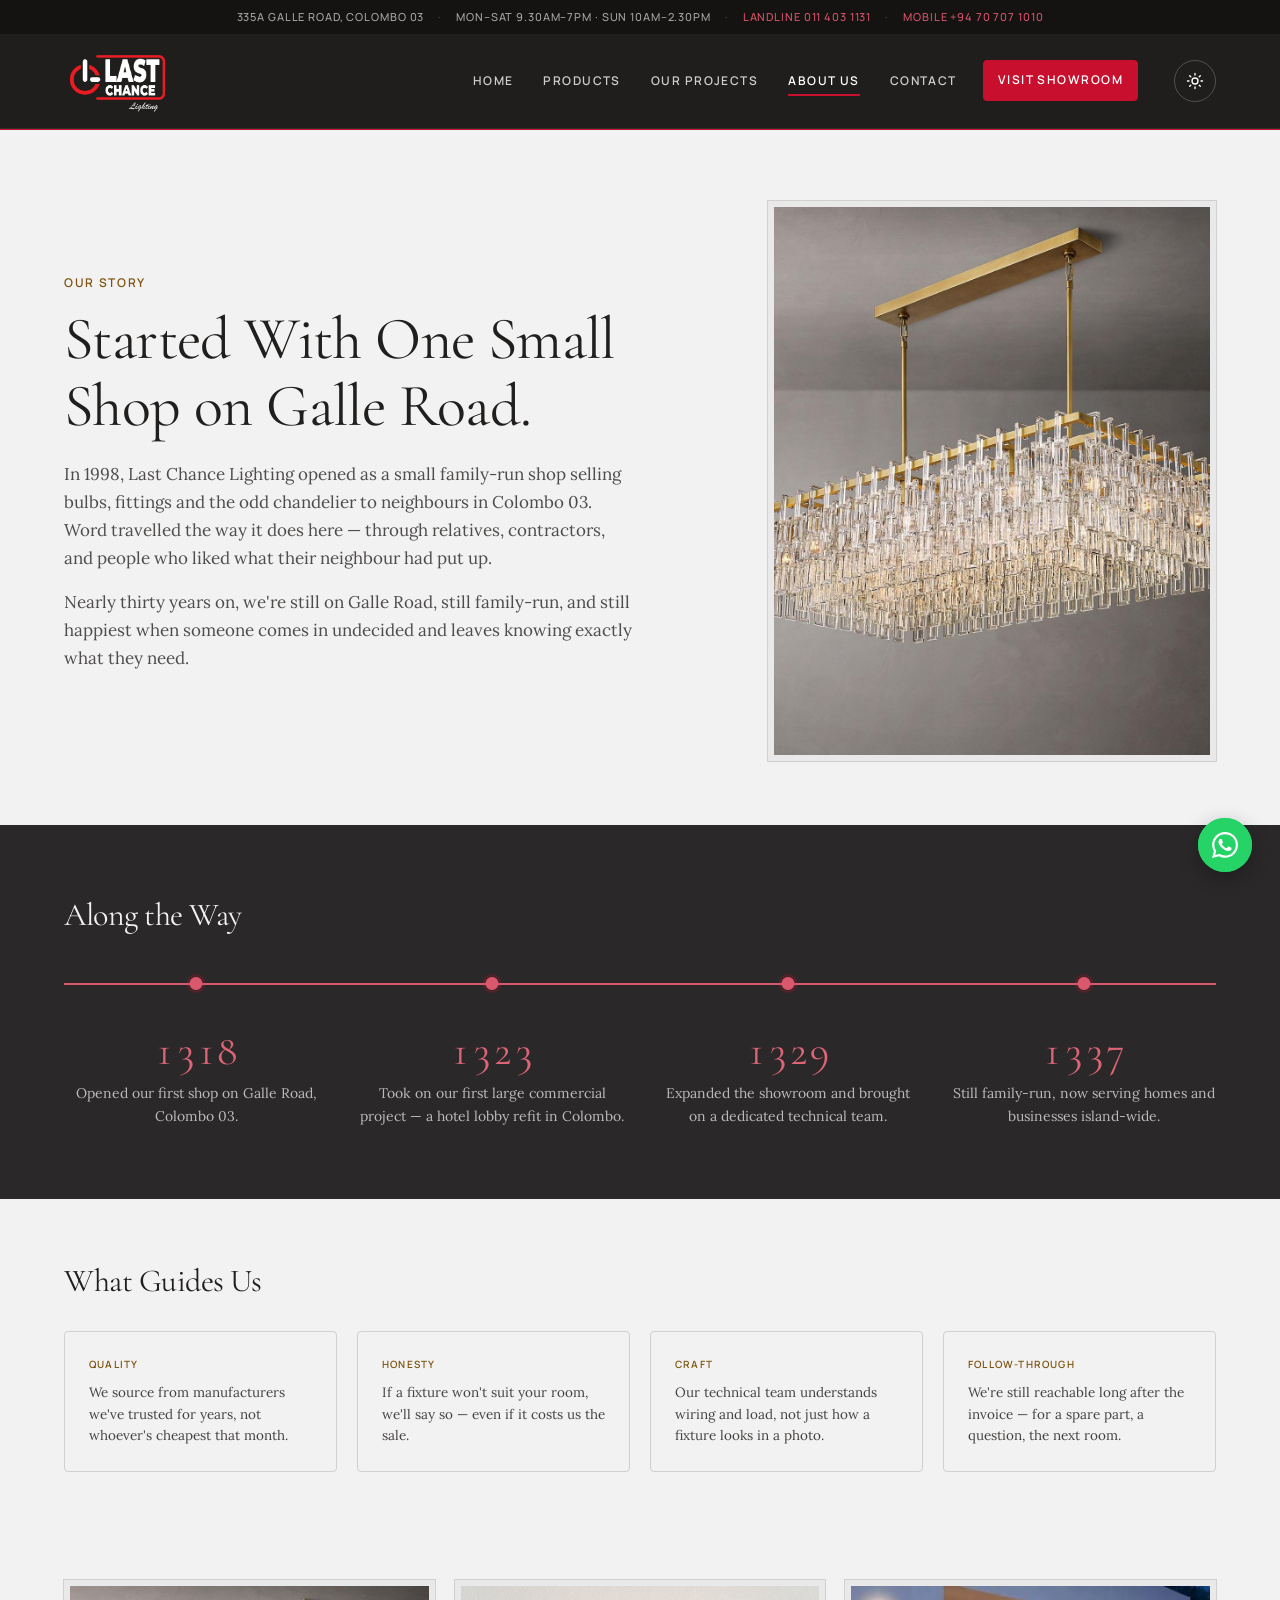
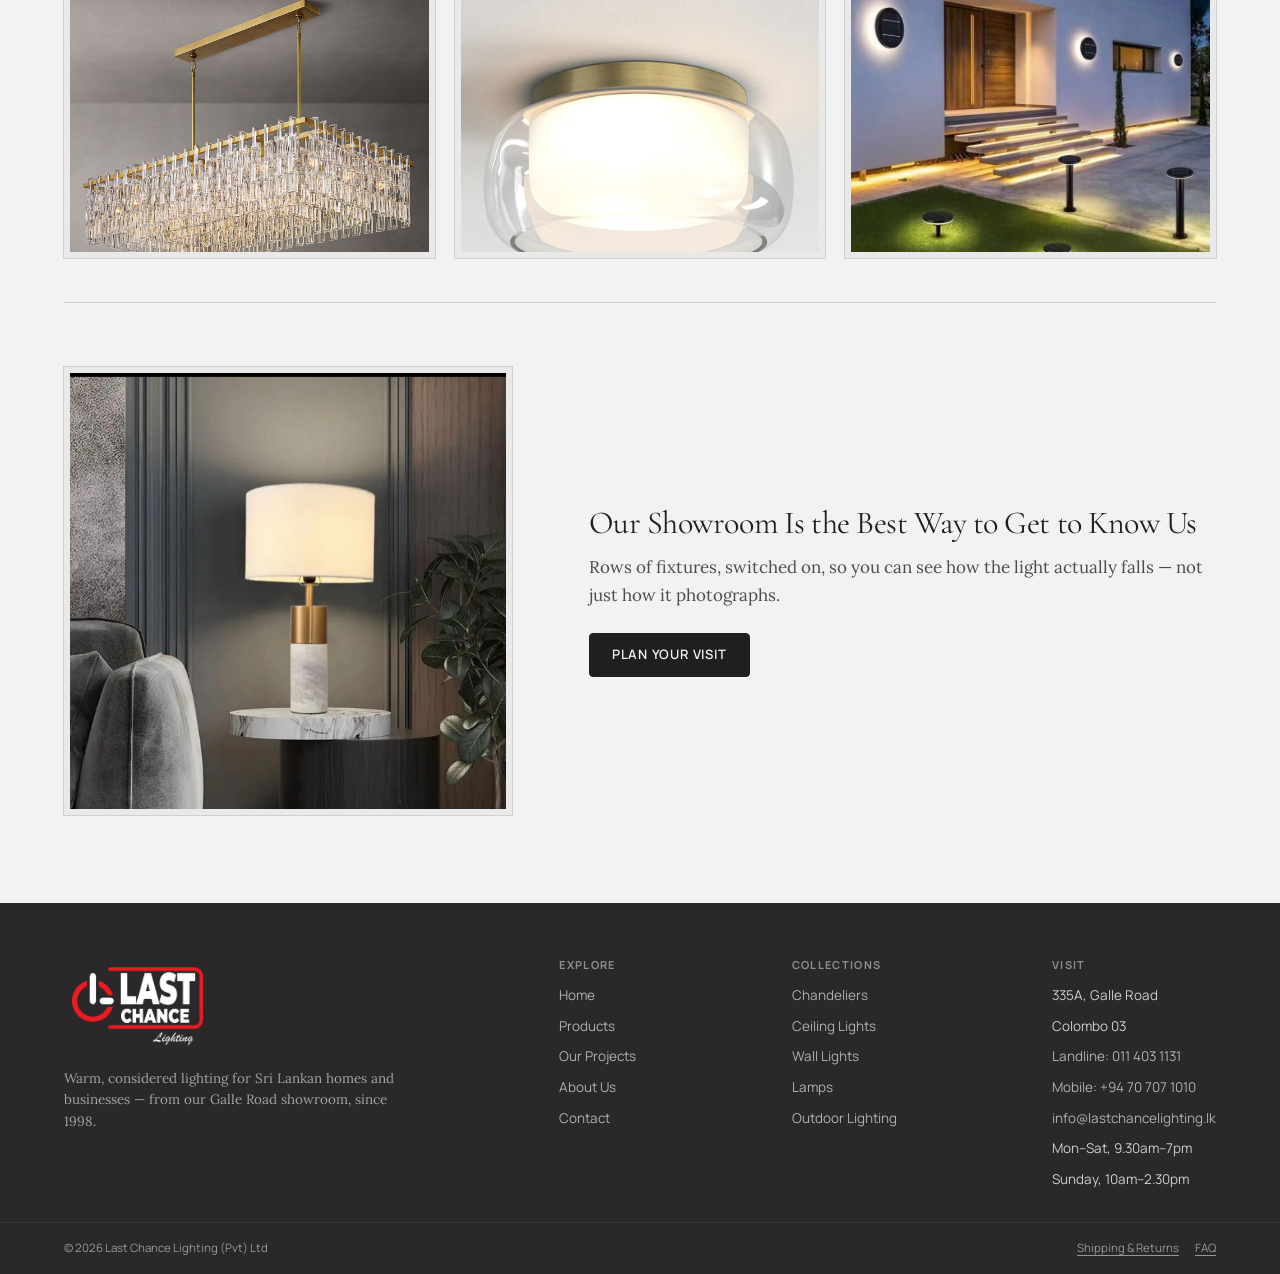
==== about.html @ 2be8db33 "new project vids" ====
<!DOCTYPE html>
<html lang="en">
<head>
<meta charset="utf-8"/>
<meta name="viewport" content="width=device-width, initial-scale=1"/>
<meta name="description" content="About Last Chance Lighting (Pvt) Ltd — a family-run lighting shop on Galle Road, Colombo 03 since 1998. Customised lighting for Sri Lankan homes and businesses, island-wide."/>
<meta name="keywords" content="Last Chance Lighting about, Last Chance Lighting Pvt Ltd, lighting company colombo since 1998, customised lighting company sri lanka, family-run lighting showroom"/>
<meta name="robots" content="index, follow"/>
<meta name="author" content="Last Chance Lighting (Pvt) Ltd"/>
<link rel="canonical" href="https://lastchancelighting.lk/about"/>
<meta property="og:title" content="About Last Chance Lighting (Pvt) Ltd | On Galle Road Since 1998"/>
<meta property="og:description" content="Started with one small shop on Galle Road in 1998. Nearly thirty years on, still family-run, still happiest when someone leaves knowing exactly what they need."/>
<meta property="og:type" content="website"/>
<meta property="og:url" content="https://lastchancelighting.lk/about"/>
<meta property="og:site_name" content="Last Chance Lighting (Pvt) Ltd"/>
<meta property="og:locale" content="en_LK"/>
<meta name="twitter:card" content="summary"/>
<meta name="twitter:title" content="About Last Chance Lighting (Pvt) Ltd | On Galle Road Since 1998"/>
<meta name="twitter:description" content="Started with one small shop on Galle Road in 1998. Nearly thirty years on, still family-run."/>
<title>About Last Chance Lighting (Pvt) Ltd | On Galle Road Since 1998</title>
<link rel="icon" type="image/png" href="favicon.png"/>
<script>(function(){var d=document.documentElement;d.className+=" js";var t=null;try{t=localStorage.getItem("lcl-theme");}catch(e){}if(t!=="dark"&&t!=="light"){t=(window.matchMedia&&window.matchMedia("(prefers-color-scheme: dark)").matches)?"dark":"light";}d.setAttribute("data-theme",t);/* preloader only on a cold open or a refresh, never on internal navigation */var s=true;try{var n=performance.getEntriesByType&&performance.getEntriesByType("navigation")[0];var r=n?n.type==="reload":(performance.navigation&&performance.navigation.type===1);s=!!r||!sessionStorage.getItem("lcl-seen");sessionStorage.setItem("lcl-seen","1");}catch(e){s=true;}if(s)d.className+=" preload";})();</script>
<link rel="preconnect" href="https://fonts.googleapis.com"/>
<link rel="preconnect" href="https://fonts.gstatic.com" crossorigin/>
<link href="https://fonts.googleapis.com/css2?family=Cormorant+Garamond:ital,wght@0,400;0,500;0,600;1,400;1,600&amp;family=Lora:ital,wght@0,400;0,500;0,600;1,400;1,500&amp;family=Manrope:wght@400;500;600;700;800&amp;display=swap" rel="stylesheet"/>
<link href="assets/classical.css" rel="stylesheet"/>
<script src="assets/seo.js" defer></script>
<script src="assets/site.js" defer></script>
</head>
<body>
<div class="preloader" id="preloader" aria-hidden="true">
  <div class="preloader__mark">
    <img class="preloader__logo" src="favicon.png" alt="" width="1512" height="1512"/>
    <div class="preloader__bar"></div>
  </div>
</div>
<a class="sr-only" href="#main">Skip to content</a>

<div class="topbar">
  <div class="wrap topbar__inner">
    <span>335A Galle Road, Colombo 03</span>
    <span class="topbar__sep">·</span>
    <span>Mon–Sat 9.30am–7pm · Sun 10am–2.30pm</span>
    <span class="topbar__sep">·</span>
    <a href="tel:+94114031131">Landline 011 403 1131</a>
    <span class="topbar__sep">·</span>
    <a href="tel:+94707071010">Mobile +94 70 707 1010</a>
  </div>
</div>

<header class="site-nav">
  <div class="wrap site-nav__inner">
    <a class="brand" href="home.html" aria-label="Last Chance Lighting (Pvt) Ltd — home">
      <img class="brand__img" src="logo.png" alt="Last Chance Lighting (Pvt) Ltd" width="1320" height="788"/>
    </a>
    <button class="nav-toggle" type="button" aria-label="Toggle menu" aria-expanded="false" aria-controls="site-menu">
      <svg viewBox="0 0 24 24" fill="none" stroke="currentColor" stroke-width="2" stroke-linecap="round"><path d="M3 6h18"/><path d="M3 12h18"/><path d="M3 18h18"/></svg>
    </button>
    <nav class="nav-links" id="site-menu">
      <a href="home.html">Home</a>
      <a href="products.html">Products</a>
      <a href="projects.html">Our Projects</a>
      <a href="about.html" aria-current="page">About Us</a>
      <a href="contact.html">Contact</a>
      <a class="btn nav-links__cta" href="contact.html#showroom">Visit Showroom</a>
    </nav>
    <button class="theme-toggle" type="button" aria-pressed="false" aria-label="Switch to evening mode" title="Evening mode">
      <svg class="theme-toggle__sun" viewBox="0 0 24 24" fill="none" stroke="currentColor" stroke-width="1.8" stroke-linecap="round" aria-hidden="true"><circle cx="12" cy="12" r="4"/><path d="M12 2v2M12 20v2M4.9 4.9l1.4 1.4M17.7 17.7l1.4 1.4M2 12h2M20 12h2M4.9 19.1l1.4-1.4M17.7 6.3l1.4-1.4"/></svg>
      <svg class="theme-toggle__moon" viewBox="0 0 24 24" fill="none" stroke="currentColor" stroke-width="1.8" stroke-linecap="round" stroke-linejoin="round" aria-hidden="true"><path d="M21 12.8A9 9 0 1 1 11.2 3a7 7 0 0 0 9.8 9.8Z"/></svg>
    </button>
  </div>
</header>

<main id="main">
<section class="section wrap split" style="padding-top:clamp(48px,7vw,72px)">
  <div>
    <span class="kicker">Our Story</span>
    <h1 style="margin-bottom:20px">Started With One Small Shop on Galle Road.</h1>
    <p class="lead" style="max-width:52ch">In 1998, Last Chance Lighting opened as a small family-run shop selling bulbs, fittings and the odd chandelier to neighbours in Colombo 03. Word travelled the way it does here — through relatives, contractors, and people who liked what their neighbour had put up.</p>
    <p class="lead" style="max-width:52ch">Nearly thirty years on, we're still on Galle Road, still family-run, and still happiest when someone comes in undecided and leaves knowing exactly what they need.</p>
  </div>
  <figure class="plate ar-4-5"><img src="images/chandeliar/chandelier-15.jpg" alt="Brass and crystal linear chandelier" loading="lazy" decoding="async"></figure>
</section>

<section class="timeline" data-stats>
  <div class="wrap timeline__inner">
    <h2>Along the Way</h2>
    <div class="grid cols-4 gap-lg timeline__grid">
      <div class="timeline__item">
        <div class="timeline__year" data-count="1998" data-count-plain>1998</div>
        <p class="timeline__note">Opened our first shop on Galle Road, Colombo 03.</p>
      </div>
      <div class="timeline__item">
        <div class="timeline__year" data-count="2006" data-count-plain>2006</div>
        <p class="timeline__note">Took on our first large commercial project — a hotel lobby refit in Colombo.</p>
      </div>
      <div class="timeline__item">
        <div class="timeline__year" data-count="2015" data-count-plain>2015</div>
        <p class="timeline__note">Expanded the showroom and brought on a dedicated technical team.</p>
      </div>
      <div class="timeline__item">
        <div class="timeline__year" data-count="2026" data-count-plain>2026</div>
        <p class="timeline__note">Still family-run, now serving homes and businesses island-wide.</p>
      </div>
    </div>
  </div>
</section>

<section class="section wrap">
  <h2 style="margin-bottom:32px">What Guides Us</h2>
  <div class="grid cols-4">
    <article class="card"><div class="card__kicker">Quality</div><p class="card__body">We source from manufacturers we've trusted for years, not whoever's cheapest that month.</p></article>
    <article class="card"><div class="card__kicker">Honesty</div><p class="card__body">If a fixture won't suit your room, we'll say so — even if it costs us the sale.</p></article>
    <article class="card"><div class="card__kicker">Craft</div><p class="card__body">Our technical team understands wiring and load, not just how a fixture looks in a photo.</p></article>
    <article class="card"><div class="card__kicker">Follow-Through</div><p class="card__body">We're still reachable long after the invoice — for a spare part, a question, the next room.</p></article>
  </div>
</section>


<section class="section--tight wrap">
  <div class="grid cols-3">
    <figure class="plate ar-4-3"><img src="images/chandeliar/chandelier-09.jpg" alt="Rectangular brass and crystal chandelier" loading="lazy" decoding="async"></figure>
    <figure class="plate ar-4-3"><img src="images/ceiling_lights/ceiling-24.jpg" alt="Spiral filament pendant in a glass cylinder" loading="lazy" decoding="async"></figure>
    <figure class="plate ar-4-3"><img src="images/outdoor/outdoor-05.jpg" alt="Garden bollards and step lighting at dusk" loading="lazy" decoding="async"></figure>
  </div>
</section>

<hr class="rule rule--inset"/>

<section class="section section--handoff wrap split split--reverse">
  <figure class="plate ar-1-1"><img src="images/lamps/lamp-01.jpg" alt="Marble and brass table lamp in a styled living room" loading="lazy" decoding="async"></figure>
  <div>
    <h2 style="margin-bottom:12px">Our Showroom Is the Best Way to Get to Know Us</h2>
    <p class="lead" style="max-width:56ch;margin-bottom:24px">Rows of fixtures, switched on, so you can see how the light actually falls — not just how it photographs.</p>
    <a href="contact.html#showroom" class="btn btn-primary">Plan your visit</a>
  </div>
</section>
</main>

<footer class="site-footer">
  <div class="wrap site-footer__inner">
    <div class="footer-brand">
      <a class="brand" href="home.html" aria-label="Last Chance Lighting (Pvt) Ltd — home">
        <img class="brand__img" src="logo.png" alt="Last Chance Lighting (Pvt) Ltd" width="1320" height="788"/>
      </a>
      <p>Warm, considered lighting for Sri Lankan homes and businesses — from our Galle Road showroom, since 1998.</p>
    </div>
    <div class="footer-col">
      <h2>Explore</h2>
      <ul>
        <li><a href="home.html">Home</a></li>
        <li><a href="products.html">Products</a></li>
        <li><a href="projects.html">Our Projects</a></li>
        <li><a href="about.html">About Us</a></li>
        <li><a href="contact.html">Contact</a></li>
      </ul>
    </div>
    <div class="footer-col">
      <h2>Collections</h2>
      <ul>
        <li><a href="products.html?category=Chandeliers">Chandeliers</a></li>
        <li><a href="products.html?category=Ceiling%20Lights">Ceiling Lights</a></li>
        <li><a href="products.html?category=Wall%20Lights">Wall Lights</a></li>
        <li><a href="products.html?category=Lamps">Lamps</a></li>
        <li><a href="products.html?category=Outdoor%20Lighting">Outdoor Lighting</a></li>
      </ul>
    </div>
    <div class="footer-col">
      <h2>Visit</h2>
      <ul>
        <li>335A, Galle Road</li>
        <li>Colombo 03</li>
        <li><a href="tel:+94114031131">Landline: 011 403 1131</a></li>
        <li><a href="tel:+94707071010">Mobile: +94 70 707 1010</a></li>
        <li><a href="mailto:info@lastchancelighting.lk">info@lastchancelighting.lk</a></li>
        <li>Mon–Sat, 9.30am–7pm</li>
        <li>Sunday, 10am–2.30pm</li>
      </ul>
    </div>
  </div>
  <div class="wrap footer-bottom">
    <span>© 2026 Last Chance Lighting (Pvt) Ltd</span>
    <span class="footer-bottom__links"><a href="#">Shipping &amp; Returns</a><a href="#">FAQ</a></span>
  </div>
</footer>
<a class="wa-fab" href="https://wa.me/94707071010?text=Hi%20Last%20Chance%20Lighting%2C%20I%27d%20like%20to%20ask%20about%20a%20light%20fitting."
   target="_blank" rel="noopener" aria-label="Chat with Last Chance Lighting on WhatsApp">
  <svg viewBox="0 0 24 24" fill="currentColor" aria-hidden="true"><path d="M17.472 14.382c-.297-.149-1.758-.867-2.03-.967-.273-.099-.471-.148-.67.15-.197.297-.767.966-.94 1.164-.173.199-.347.223-.644.075-.297-.15-1.255-.463-2.39-1.475-.883-.788-1.48-1.761-1.653-2.059-.173-.297-.018-.458.13-.606.134-.133.298-.347.446-.52.149-.174.198-.298.298-.497.099-.198.05-.371-.025-.52-.075-.149-.669-1.612-.916-2.207-.242-.579-.487-.5-.669-.51a12.8 12.8 0 0 0-.57-.01c-.198 0-.52.074-.792.372-.272.297-1.04 1.016-1.04 2.479 0 1.462 1.065 2.875 1.213 3.074.149.198 2.096 3.2 5.077 4.487.709.306 1.262.489 1.694.625.712.227 1.36.195 1.872.118.571-.085 1.758-.719 2.006-1.413.248-.694.248-1.289.173-1.413-.074-.124-.272-.198-.57-.347m-5.421 7.403h-.004a9.87 9.87 0 0 1-5.031-1.378l-.361-.214-3.741.982.998-3.648-.235-.374a9.86 9.86 0 0 1-1.51-5.26c.001-5.45 4.436-9.884 9.888-9.884 2.64 0 5.122 1.03 6.988 2.898a9.825 9.825 0 0 1 2.893 6.994c-.003 5.45-4.437 9.884-9.885 9.884m8.413-18.297A11.815 11.815 0 0 0 12.05 0C5.495 0 .16 5.335.157 11.892c0 2.096.547 4.142 1.588 5.945L.057 24l6.305-1.654a11.882 11.882 0 0 0 5.683 1.448h.005c6.554 0 11.89-5.335 11.893-11.893a11.821 11.821 0 0 0-3.48-8.413Z"/></svg>
  <span class="wa-fab__label">WhatsApp</span>
</a>
</body>
</html>
---- assets/classical.css ----
/* ==========================================================================
   Last Chance Lighting — "Classical" design system
   Cormorant Garamond headings · Lora body · Manrope UI
   Plain CSS on plain HTML. Retune tokens in :root and the rest follows.
   ========================================================================== */

:root {
  --color-bg: #f3f2f2;
  --color-surface: #eae9e9;
  --color-surface-2: #f8f4f4;
  --color-text: #201f1d;
  --color-accent: #b68235;          /* warm brass — numerals, small marks   */
  --color-accent-700: #7d5411;      /* deep brass — section kickers          */
  --color-brand: #c8102e;           /* Last Chance red — logo, live accents  */
  --color-brand-dark: #a60c25;
  --color-divider: color-mix(in srgb, #201f1d 16%, transparent);

  --color-neutral-100: #f8f4f4;
  --color-neutral-200: #eae7e7;
  --color-neutral-300: #d7d3d3;
  --color-neutral-800: #444141;
  --color-neutral-900: #2d2b2b;

  --color-accent-100: #fff3e4;
  --color-accent-800: #5a3b0a;

  --font-heading: "Cormorant Garamond", Georgia, "Times New Roman", serif;
  --font-body: "Lora", Georgia, "Times New Roman", serif;
  --font-ui: "Manrope", system-ui, -apple-system, "Segoe UI", sans-serif;

  --radius-sm: 2px;
  --radius-md: 4px;
  --radius-lg: 7px;

  --shadow-sm: 0 1px 2px color-mix(in srgb, #2d2b2b 14%, transparent);
  --shadow-md: 0 3px 10px color-mix(in srgb, #2d2b2b 16%, transparent);
  --shadow-lg: 0 12px 32px color-mix(in srgb, #2d2b2b 22%, transparent);

  --wrap: 1280px;
  --pad: clamp(20px, 5vw, 72px);
}

*, *::before, *::after { box-sizing: border-box; }

html { -webkit-text-size-adjust: 100%; scroll-behavior: smooth; }
@media (prefers-reduced-motion: reduce) {
  html { scroll-behavior: auto; }
}

body {
  margin: 0;
  background: var(--color-bg);
  color: var(--color-text);
  font-family: var(--font-body);
  font-size: 15px;
  line-height: 1.6;
  font-weight: 400;
  -webkit-font-smoothing: antialiased;
}

h1, h2, h3, h4, h5, h6 {
  font-family: var(--font-heading);
  font-weight: 600;
  line-height: 1.12;
  letter-spacing: -0.015em;
  margin: 0 0 0.5em;
}
h1 { font-size: clamp(38px, 5.2vw, 60px); font-weight: 400; letter-spacing: -0.01em; }
h2 { font-size: clamp(26px, 3.4vw, 32px); font-weight: 400; }
h3 { font-size: 22px; }
h4 { font-size: 19px; font-weight: 600; }

p { margin: 0 0 1rem; }
a { color: var(--color-accent-700); text-underline-offset: 3px; }
img { display: block; max-width: 100%; height: auto; }
figure { margin: 0; }
:focus { outline: none; }
:focus-visible { outline: 2px solid var(--color-brand); outline-offset: 2px; }
::selection { background: color-mix(in srgb, var(--color-brand) 24%, transparent); }

.text-muted { color: color-mix(in srgb, var(--color-text) 55%, transparent); }
.sr-only {
  position: absolute; width: 1px; height: 1px; padding: 0; margin: -1px;
  overflow: hidden; clip: rect(0 0 0 0); white-space: nowrap; border: 0;
}

/* — layout helpers — */
.wrap { max-width: var(--wrap); margin: 0 auto; padding-inline: var(--pad); }
.section { padding-block: clamp(48px, 8vw, 64px); }
.section--tight { padding-block: clamp(32px, 6vw, 44px); }
.section--handoff { padding-bottom: clamp(64px, 10vw, 88px); }
.stack-sm > * + * { margin-top: 0.75rem; }

.rule { height: 1px; border: 0; margin: 0; background: var(--color-divider); }
.rule--inset { margin-inline: var(--pad); }

.kicker {
  display: block;
  font-family: var(--font-ui);
  font-size: 12px;
  font-weight: 600;
  letter-spacing: 0.14em;
  text-transform: uppercase;
  color: var(--color-accent-700);
  margin-bottom: 14px;
}
.lead {
  font-size: clamp(15px, 1.6vw, 17px);
  line-height: 1.65;
  max-width: 60ch;
  color: color-mix(in srgb, var(--color-text) 78%, transparent);
}
.section-head {
  display: flex; align-items: flex-end; justify-content: space-between;
  gap: 24px; flex-wrap: wrap; margin-bottom: 32px;
}
.section-head h2 { margin: 0; }

/* — grids — */
.grid { display: grid; gap: 20px; }
.grid.cols-2 { grid-template-columns: repeat(2, 1fr); }
.grid.cols-3 { grid-template-columns: repeat(3, 1fr); }
.grid.cols-4 { grid-template-columns: repeat(4, 1fr); }
.grid.gap-lg { gap: clamp(20px, 3vw, 32px); }

@media (max-width: 900px) {
  .grid.cols-3, .grid.cols-4 { grid-template-columns: repeat(2, 1fr); }
}
@media (max-width: 560px) {
  .grid.cols-2, .grid.cols-3, .grid.cols-4 { grid-template-columns: 1fr; }
}

/* — split layout (image + copy) — */
.split {
  display: grid;
  grid-template-columns: minmax(0, 7fr) minmax(0, 5fr);
  gap: 48px clamp(32px, 6vw, 96px);
  align-items: center;
}
.split--even { grid-template-columns: 1fr 1fr; }
.split--reverse { grid-template-columns: minmax(0, 5fr) minmax(0, 7fr); }
.split--wide-media { grid-template-columns: minmax(0, 3fr) minmax(0, 2fr); }
@media (max-width: 860px) {
  .split, .split--even, .split--reverse, .split--wide-media { grid-template-columns: 1fr; gap: 32px; }
  .split--reverse > figure { order: -1; }
}

/* — buttons — */
.btn {
  position: relative; overflow: hidden; isolation: isolate;
  display: inline-flex; align-items: center; justify-content: center; gap: 8px;
  cursor: pointer; text-decoration: none;
  font-family: var(--font-ui); font-weight: 600;
  font-size: 13px; letter-spacing: 0.06em; text-transform: uppercase;
  line-height: 1.2; color: var(--color-text);
  background: transparent; border: 1px solid transparent;
  padding: 13px 22px; border-radius: var(--radius-md);
  transition: background .18s ease, color .2s ease, border-color .18s ease, transform .18s ease;
}
.btn svg { display: block; width: 14px; height: 14px; transition: transform .2s ease; }
.btn:hover svg { transform: translateX(3px); }
.btn:active { transform: translateY(1px); }

/* fill-sweep behind the label (outline buttons only — filled ones hide it) */
.btn::before {
  content: ""; position: absolute; inset: 0; z-index: -1;
  background: var(--color-text);
  transform: scaleX(0); transform-origin: left center;
  transition: transform .3s cubic-bezier(.4, 0, .2, 1);
}

.btn-primary { background: var(--color-text); color: var(--color-bg); border-color: var(--color-text); }
.btn-primary:hover { background: #000; border-color: #000; }

.btn-secondary { border-color: var(--color-divider); color: var(--color-text); }
.btn-secondary:hover { color: var(--color-bg); border-color: var(--color-text); }
.btn-secondary:hover::before { transform: scaleX(1); }

.btn-ghost {
  overflow: visible; color: var(--color-accent-700); padding: 4px 0; border: 0; border-radius: 0;
  align-self: flex-start;
  background-image: linear-gradient(currentColor, currentColor);
  background-size: 0% 1px; background-position: 0 100%; background-repeat: no-repeat;
  transition: color .18s ease, background-size .28s cubic-bezier(.4, 0, .2, 1);
}
.btn-ghost::before { content: none; }
.btn-ghost:hover { color: var(--color-brand); background-size: 100% 1px; }

.btn-block { width: 100%; }
.btn-lg { padding: 15px 28px; }

@media (prefers-reduced-motion: reduce) {
  .btn, .btn svg, .btn::before, .btn-ghost { transition: none; }
  .btn:hover svg { transform: none; }
  .btn-secondary:hover::before { transform: scaleX(1); }
}

/* — cards — */
.card {
  display: flex; flex-direction: column; gap: 10px;
  padding: 24px; border-radius: var(--radius-md);
  background: transparent; border: 1px solid var(--color-divider);
}
.card--media { padding: 0; overflow: hidden; }
.card--link { text-decoration: none; color: inherit; transition: border-color .18s ease, box-shadow .18s ease; }
.card--link:hover { border-color: color-mix(in srgb, var(--color-text) 40%, transparent); box-shadow: var(--shadow-sm); }
.card__pad { padding: 18px; display: flex; flex-direction: column; gap: 8px; flex: 1; }
.card__kicker {
  font-family: var(--font-ui); font-size: 10px; font-weight: 600;
  letter-spacing: 0.12em; text-transform: uppercase; color: var(--color-accent-700);
}
.card__title { font-family: var(--font-heading); font-weight: 600; font-size: 18px; line-height: 1.2; }
.card__body { margin: 0; font-size: 13.5px; opacity: 0.82; flex: 1; }
.card__meta {
  display: flex; flex-direction: column; gap: 3px;
  font-size: 11.5px; opacity: 0.62; margin-top: 4px;
}

/* — index numerals (Elegant/Modern/Statement, Why-us, timeline) — */
.numeral {
  font-family: var(--font-heading); font-weight: 400;
  color: var(--color-accent);
  font-feature-settings: "tnum" 1;
  line-height: 1;
}
.numeral--sm { font-size: 26px; }
.numeral--md { font-size: 34px; }
.numeral--lg { font-size: 40px; }

/* — tags — */
.tag {
  display: inline-flex; align-items: center; align-self: flex-start;
  font-family: var(--font-ui); font-size: 10.5px; font-weight: 600;
  letter-spacing: 0.08em; text-transform: uppercase;
  padding: 4px 10px; border-radius: var(--radius-sm);
}
.tag-accent { background: var(--color-accent-100); color: var(--color-accent-800); }
.tag-neutral { background: var(--color-neutral-200); color: var(--color-neutral-800); }
.tag-outline { border: 1px solid var(--color-accent-700); color: var(--color-accent-700); }
button.tag { cursor: pointer; }

/* — image placeholder frame — */
.plate {
  position: relative;
  box-sizing: border-box;
  border: 6px solid var(--color-surface);
  outline: 1px solid var(--color-divider);
  background:
    repeating-linear-gradient(-45deg,
      color-mix(in srgb, var(--color-text) 3%, var(--color-bg)) 0 10px,
      color-mix(in srgb, var(--color-text) 6%, var(--color-bg)) 10px 20px);
  display: grid; place-items: center;
  overflow: hidden;
}
.plate__label {
  font-family: var(--font-ui);
  font-size: 10.5px; font-weight: 600; letter-spacing: 0.1em; text-transform: uppercase;
  color: color-mix(in srgb, var(--color-text) 45%, transparent);
  text-align: center; padding: 16px; max-width: 26ch;
}
.plate::before, .plate::after {
  content: ""; position: absolute; width: 14px; height: 14px;
  border: 1px solid color-mix(in srgb, var(--color-text) 22%, transparent);
}
.plate::before { top: 8px; left: 8px; border-right: 0; border-bottom: 0; }
.plate::after { bottom: 8px; right: 8px; border-left: 0; border-top: 0; }
.plate.flush-top { border-top-width: 8px; border-inline-width: 8px; border-bottom-width: 0; }

/* framed video (Projects) — the figure carries the clip's own aspect-ratio */
.plate--video { background: #0b0b0b; }
.plate--video::before, .plate--video::after { display: none; }
.plate--video video {
  width: 100%; height: 100%; object-fit: cover; display: block;
  grid-area: 1 / 1;
}
/* keep each tile at its native ratio instead of stretching to the row */
.video-wall { align-items: start; max-width: 960px; margin-inline: auto; }
.video-wall__wide { grid-column: 1 / -1; }

.ar-4-5 { aspect-ratio: 4 / 5; }
.ar-1-1 { aspect-ratio: 1 / 1; }
.ar-4-3 { aspect-ratio: 4 / 3; }
.ar-3-2 { aspect-ratio: 3 / 2; }

/* — utility bar above the nav — */
.topbar {
  background: #141312;
  color: color-mix(in srgb, #fff 62%, transparent);
  font-family: var(--font-ui);
  font-size: 11px; font-weight: 500; letter-spacing: 0.08em;
}
.topbar__inner {
  display: flex; align-items: center; justify-content: center;
  flex-wrap: wrap; gap: 5px 14px; padding-block: 8px; text-transform: uppercase;
}
.topbar a { color: color-mix(in srgb, var(--color-brand) 72%, #fff); text-decoration: none; }
.topbar a:hover { color: #fff; }
.topbar__sep { opacity: 0.35; }

/* — primary navigation — dark bar, sits under the reversed-out logo — */
.site-nav {
  position: sticky; top: 0; z-index: 50;
  background: #1f1e1c;
  border-bottom: 1px solid rgba(255, 255, 255, 0.08);
  box-shadow: 0 1px 0 var(--color-brand);
  font-family: var(--font-ui);
  transition: box-shadow .28s ease;
}
.site-nav.is-scrolled { box-shadow: 0 1px 0 var(--color-brand), 0 10px 24px rgba(0, 0, 0, 0.28); }
.site-nav__inner {
  display: flex; align-items: center; gap: clamp(16px, 3vw, 36px);
  min-height: 94px; padding-block: 12px;
  transition: min-height .28s ease, padding-block .28s ease;
}
.site-nav.is-scrolled .site-nav__inner { min-height: 68px; padding-block: 8px; }
.brand {
  display: flex; align-items: center;
  text-decoration: none; color: inherit; margin-right: auto;
}
.brand__img { height: 64px; width: auto; display: block; transition: height .28s ease; }
.site-nav.is-scrolled .brand__img { height: 46px; }

.nav-links { display: flex; align-items: center; gap: 2px; }
.nav-links a {
  position: relative;
  color: color-mix(in srgb, #fff 78%, transparent);
  text-decoration: none;
  font-size: 12px; font-weight: 600; letter-spacing: 0.12em; text-transform: uppercase;
  padding: 12px 14px;
  transition: color .18s ease;
}
.nav-links a:hover { color: #fff; }
.nav-links a[aria-current="page"] { color: #fff; }
/* underline: draws in on hover, held open for the current page */
.nav-links a:not(.nav-links__cta)::after {
  content: ""; position: absolute; left: 14px; right: 14px; bottom: 6px;
  height: 2px; background: var(--color-brand);
  transform: scaleX(0); transform-origin: left center;
  transition: transform .26s cubic-bezier(.4, 0, .2, 1);
}
.nav-links a:not(.nav-links__cta):hover::after,
.nav-links a[aria-current="page"]::after { transform: scaleX(1); }
.nav-links__cta {
  margin-left: 10px;
  background: var(--color-brand); border-color: var(--color-brand);
  color: #fff !important; letter-spacing: 0.12em;
}
.nav-links__cta::after { display: none !important; }
.nav-links__cta:hover { background: var(--color-brand-dark); border-color: var(--color-brand-dark); color: #fff !important; }

.nav-toggle {
  display: none;
  margin-left: auto;
  width: 42px; height: 42px; padding: 0;
  border: 1px solid rgba(255, 255, 255, 0.22); border-radius: var(--radius-md);
  background: transparent; color: #fff; cursor: pointer;
  align-items: center; justify-content: center;
}
.nav-toggle svg { width: 20px; height: 20px; display: block; }

@media (max-width: 860px) {
  .brand__img { height: 52px; }
  .site-nav__inner { min-height: 78px; }
  .nav-toggle { display: inline-flex; }
  .nav-links {
    position: absolute; left: 0; right: 0; top: 100%;
    flex-direction: column; align-items: stretch; gap: 0;
    background: #1f1e1c;
    border-bottom: 1px solid rgba(255, 255, 255, 0.1);
    box-shadow: var(--shadow-lg);
    padding: 8px var(--pad) 20px;
    display: none;
  }
  .nav-links.is-open { display: flex; }
  .nav-links a { padding: 15px 0; border-bottom: 1px solid rgba(255, 255, 255, 0.09); font-size: 13px; }
  .nav-links a::after { display: none; }
  .site-nav.is-scrolled .site-nav__inner { min-height: 62px; }
  .site-nav.is-scrolled .brand__img { height: 42px; }
  .nav-links__cta { margin: 16px 0 0; border-bottom: 0 !important; text-align: center; justify-content: center; }
}

/* — hero carousel (home) — */
.hero { padding-block: clamp(48px, 8vw, 88px) clamp(40px, 6vw, 64px); }
.hero__carousel { position: relative; overflow: hidden; }

/* slides stack in one grid cell and crossfade with a slow Ken-Burns drift */
.hero__slides { display: grid; }
.hero__slides > * {
  grid-area: 1 / 1;
  opacity: 0;
  transform: scale(1.06);
  transition: opacity 0.9s ease, transform 6.5s ease-out;
  pointer-events: none;
}
.hero__slides > .is-active {
  opacity: 1;
  transform: scale(1);
  pointer-events: auto;
}

/* hero intro — staggered entrance on load (pure CSS, gated on .js) */
@keyframes heroIn {
  from { opacity: 0; transform: translateY(16px); }
  to   { opacity: 1; transform: none; }
}
.js .hero__intro > *,
.js .hero__carousel {
  opacity: 0;
  animation: heroIn 0.7s cubic-bezier(0.4, 0, 0.2, 1) both;
}
.js .hero__intro > :nth-child(1) { animation-delay: 0.05s; }
.js .hero__intro > :nth-child(2) { animation-delay: 0.14s; }
.js .hero__intro > :nth-child(3) { animation-delay: 0.23s; }
.js .hero__intro > :nth-child(4) { animation-delay: 0.32s; }
.js .hero__intro > :nth-child(5) { animation-delay: 0.41s; }
.js .hero__carousel { animation-delay: 0.18s; }

@media (prefers-reduced-motion: reduce) {
  .hero__slides > * { transition: opacity 0.2s linear; transform: none; }
  .hero__slides > .is-active { transform: none; }
  .js .hero__intro > *, .js .hero__carousel { opacity: 1; animation: none; }
}

.hero__controls {
  display: flex; align-items: center; gap: 14px;
  margin-top: 28px;
}
.hero__dots { display: flex; gap: 8px; }
.hero__dot {
  width: 32px; height: 3px; padding: 0; border: 0; cursor: pointer;
  background: color-mix(in srgb, var(--color-text) 20%, transparent);
}
.hero__dot.is-active { background: var(--color-brand); }
.hero__arrows { display: flex; gap: 6px; margin-left: auto; }
.hero__arrow {
  width: 38px; height: 38px; padding: 0; cursor: pointer;
  border: 1px solid var(--color-divider); border-radius: var(--radius-md);
  background: transparent; display: inline-flex; align-items: center; justify-content: center;
}
.hero__arrow svg { width: 16px; height: 16px; display: block; }
.hero__count { font-family: var(--font-ui); font-size: 12px; letter-spacing: 0.08em; opacity: 0.6; }

.cta-row { display: flex; gap: 14px; flex-wrap: wrap; margin-top: 32px; }

/* — stat band — */
.stat-band { background: color-mix(in srgb, var(--color-neutral-900) 94%, black); color: var(--color-bg); }
.stat-band__inner {
  display: grid; grid-template-columns: repeat(4, 1fr); gap: 24px;
  padding-block: clamp(40px, 6vw, 56px);
}
.stat {
  text-align: center;
  display: flex; flex-direction: column; align-items: center;
}
.stat__value {
  font-family: var(--font-heading); font-weight: 400; font-size: clamp(34px, 4.4vw, 46px);
  color: color-mix(in srgb, var(--color-brand) 65%, #fff);
  line-height: 1; margin-bottom: 8px; font-feature-settings: "tnum" 1;
  font-variant-numeric: tabular-nums;
}
.stat__label {
  font-family: var(--font-ui); font-size: 10.5px; font-weight: 600;
  letter-spacing: 0.12em; text-transform: uppercase;
  color: color-mix(in srgb, #fff 62%, transparent);
}
@media (max-width: 720px) { .stat-band__inner { grid-template-columns: repeat(2, 1fr); gap: 32px 20px; } }

/* — timeline (About "Along the Way") — dark band, borrows the stat palette — */
.timeline {
  background: color-mix(in srgb, var(--color-neutral-900) 94%, black);
  color: var(--color-bg);
}
.timeline__inner { padding-block: clamp(48px, 8vw, 72px); }
.timeline h2 { margin: 0 0 36px; }
.timeline__item { position: relative; text-align: center; }
.timeline__year {
  font-family: var(--font-heading); font-weight: 400;
  font-size: clamp(30px, 4vw, 42px); line-height: 1; margin-bottom: 10px;
  color: color-mix(in srgb, var(--color-brand) 65%, #fff);
  font-feature-settings: "tnum" 1; font-variant-numeric: tabular-nums;
}
.timeline__note { font-size: 14px; opacity: 0.72; margin: 0; }

/* #9 — connecting rail that draws across on scroll, nodes lighting in turn */
.timeline__grid { position: relative; padding-top: 62px; }
.timeline__grid::before,
.timeline__grid::after {
  content: ""; position: absolute; left: 0; right: 0; top: 15px; height: 2px;
}
.timeline__grid::before { background: rgba(255, 255, 255, 0.14); }
.timeline__grid::after {
  background: color-mix(in srgb, var(--color-brand) 70%, #fff);
  transform: scaleX(0); transform-origin: left center;
  transition: transform 1.1s cubic-bezier(0.4, 0, 0.2, 1);
}
.timeline.is-lit .timeline__grid::after { transform: scaleX(1); }

.timeline__item::before {
  content: ""; position: absolute; left: 50%; top: -53px;  /* up into the rail strip, off the years */
  width: 13px; height: 13px; border-radius: 50%;
  transform: translateX(-50%);
  background: #201f1d;
  box-shadow: 0 0 0 2px rgba(255, 255, 255, 0.16);
  transition: background 0.3s ease, box-shadow 0.3s ease;
}
.timeline.is-lit .timeline__item::before {
  background: color-mix(in srgb, var(--color-brand) 70%, #fff);
  box-shadow: 0 0 0 3px color-mix(in srgb, var(--color-brand) 22%, transparent);
}
.timeline.is-lit .timeline__item:nth-child(1)::before { transition-delay: 0.05s; }
.timeline.is-lit .timeline__item:nth-child(2)::before { transition-delay: 0.35s; }
.timeline.is-lit .timeline__item:nth-child(3)::before { transition-delay: 0.65s; }
.timeline.is-lit .timeline__item:nth-child(4)::before { transition-delay: 0.95s; }

@media (max-width: 900px) {
  .timeline__grid { padding-top: 0; }
  .timeline__grid::before,
  .timeline__grid::after,
  .timeline__item::before { display: none; }
}
@media (prefers-reduced-motion: reduce) {
  .timeline__grid::after,
  .timeline__item::before { transition: none; }
  .timeline.is-lit .timeline__item::before { transition-delay: 0s; }
}

/* — "advice first" two-column — */
.advice { display: grid; grid-template-columns: minmax(0, 4fr) minmax(0, 6fr); gap: 48px clamp(32px, 6vw, 80px); }
@media (max-width: 860px) { .advice { grid-template-columns: 1fr; gap: 36px; } }
.advice__points { display: grid; grid-template-columns: 1fr 1fr; gap: 32px 40px; }
@media (max-width: 520px) { .advice__points { grid-template-columns: 1fr; gap: 28px; } }
.point__num {
  font-family: var(--font-heading); font-weight: 400; font-size: 34px;
  color: var(--color-accent); font-feature-settings: "tnum" 1; margin-bottom: 6px;
}
.point__title { font-family: var(--font-heading); font-weight: 600; font-size: 18px; margin-bottom: 6px; }
.point p { font-size: 13.5px; opacity: 0.8; margin: 0; }

/* — testimonials — */
.quote { display: flex; flex-direction: column; gap: 14px; }
.quote__stars { display: flex; gap: 2px; color: var(--color-accent); }
.quote__stars svg { width: 14px; height: 14px; display: block; }
.quote p { font-size: 14px; font-style: italic; margin: 0; }
.quote__by { font-family: var(--font-ui); font-size: 11px; font-weight: 600; letter-spacing: 0.08em; text-transform: uppercase; opacity: 0.65; }

/* — icon contact list — */
.info-list { display: flex; flex-direction: column; gap: 14px; font-size: 14px; }
.info-list > div { display: flex; gap: 12px; align-items: flex-start; }
.info-list svg { width: 17px; height: 17px; flex: none; margin-top: 3px; color: var(--color-accent-700); }
.info-list strong { font-family: var(--font-heading); font-weight: 600; display: block; }
.info-card {
  display: flex; flex-direction: column; gap: 10px;
  padding: 20px; border: 1px solid var(--color-divider); border-radius: var(--radius-md);
  font-size: 14px;
}
.info-card > div { display: flex; gap: 10px; align-items: flex-start; }
.info-card svg { width: 16px; height: 16px; flex: none; margin-top: 3px; color: var(--color-accent-700); }

/* — filters (products) — */
.filter-label {
  font-family: var(--font-ui); font-size: 10.5px; font-weight: 600;
  letter-spacing: 0.1em; text-transform: uppercase; opacity: 0.55; margin-bottom: 10px;
}
.chip-row { display: flex; flex-wrap: wrap; gap: 9px; }
.chip-row + .filter-label { margin-top: 24px; }

.chip {
  display: inline-flex; align-items: center;
  font-family: var(--font-ui); font-size: 12px; font-weight: 600;
  letter-spacing: 0.02em; white-space: nowrap; cursor: pointer;
  color: color-mix(in srgb, var(--color-text) 68%, transparent);
  background: transparent;
  border: 1px solid var(--color-divider);
  padding: 8px 15px; border-radius: 999px;
  transition: color .16s ease, background-color .16s ease, border-color .16s ease, transform .1s ease;
}
.chip:hover { color: var(--color-text); border-color: color-mix(in srgb, var(--color-text) 42%, transparent); }
.chip:active { transform: translateY(1px); }
.chip:focus-visible { outline: 2px solid var(--color-brand); outline-offset: 2px; }
.chip.is-active {
  color: var(--color-bg);
  background: var(--color-text);
  border-color: var(--color-text);
}
.chip.is-active:hover { background: #000; border-color: #000; color: var(--color-bg); }
@media (prefers-reduced-motion: reduce) { .chip { transition: none; } }

.result-count { font-size: 13px; opacity: 0.6; margin-bottom: 20px; }
.empty-state { padding: 48px 0; text-align: center; opacity: 0.7; }

/*
/* — forms — */
.field { margin-bottom: 16px; }
.field > label {
  display: block; font-family: var(--font-ui); font-size: 11.5px; font-weight: 600;
  letter-spacing: 0.06em; text-transform: uppercase;
  color: color-mix(in srgb, var(--color-text) 65%, transparent); margin-bottom: 6px;
}
.field-row { display: grid; grid-template-columns: 1fr 1fr; gap: 16px; }
@media (max-width: 520px) { .field-row { grid-template-columns: 1fr; } }
.input {
  width: 100%; min-height: 42px; padding: 9px 12px;
  font-family: var(--font-body); font-size: 14px; color: var(--color-text);
  caret-color: var(--color-brand); background: var(--color-surface-2);
  border: 1px solid var(--color-divider); border-radius: var(--radius-md);
}
.input:hover { border-color: color-mix(in srgb, var(--color-text) 45%, transparent); }
.input:focus-visible { border-color: var(--color-brand); outline: none; }
textarea.input { min-height: 120px; resize: vertical; }
select.input { appearance: none; background-image:
  linear-gradient(45deg, transparent 50%, currentColor 50%),
  linear-gradient(135deg, currentColor 50%, transparent 50%);
  background-position: calc(100% - 18px) 18px, calc(100% - 12px) 18px;
  background-size: 6px 6px, 6px 6px; background-repeat: no-repeat; }

.seg {
  display: flex; overflow: hidden; width: 100%;
  border: 1px solid var(--color-divider); border-radius: var(--radius-md);
}
.seg label {
  flex: 1; display: flex; align-items: center; justify-content: center;
  padding: 10px 12px; font-family: var(--font-ui); font-size: 12.5px;
  cursor: pointer; text-align: center;
}
.seg label + label { border-left: 1px solid var(--color-divider); }
.seg input { position: absolute; opacity: 0; width: 0; height: 0; }
.seg label:has(input:checked) { color: var(--color-brand); box-shadow: inset 0 0 0 1px var(--color-brand); }
.seg label:not(:has(input:checked)):hover { background: color-mix(in srgb, var(--color-text) 6%, transparent); }
@media (max-width: 520px) { .seg { flex-direction: column; } .seg label + label { border-left: 0; border-top: 1px solid var(--color-divider); } }

.contact-form-feedback {
  font-size: 13.5px; padding: 12px 14px; border-radius: var(--radius-md); margin-bottom: 16px;
}
.contact-form-feedback--success { background: color-mix(in srgb, #2e7d32 12%, transparent); color: #1b5e20; }
.contact-form-feedback--error { background: color-mix(in srgb, var(--color-brand) 12%, transparent); color: var(--color-brand-dark); }
[hidden] { display: none !important; }

.map-frame {
  border: 6px solid var(--color-surface); outline: 1px solid var(--color-divider);
  aspect-ratio: 4 / 3; width: 100%; margin-bottom: 20px; background: var(--color-surface);
}
.map-frame iframe { width: 100%; height: 100%; border: 0; display: block; }

/* — footer — */
.site-footer { background: color-mix(in srgb, var(--color-neutral-900) 94%, black); color: var(--color-bg); }
.site-footer__inner {
  display: flex; flex-wrap: wrap; gap: 48px; justify-content: space-between;
  padding-block: clamp(44px, 7vw, 56px) 32px;
}
.footer-brand { max-width: 340px; }
.footer-brand .brand { display: inline-flex; }
.footer-brand .brand__img { height: 88px; width: auto; display: block; }
.footer-brand p { font-size: 13.5px; opacity: 0.6; margin-top: 14px; }
.footer-col h2 {
  font-family: var(--font-ui); font-size: 11px; font-weight: 700;
  letter-spacing: 0.12em; text-transform: uppercase; opacity: 0.5; margin: 0 0 14px;
}
.footer-col ul { list-style: none; padding: 0; margin: 0; display: flex; flex-direction: column; gap: 9px; }
.footer-col a, .footer-col li {
  font-family: var(--font-ui); font-size: 13.5px; color: var(--color-bg);
  opacity: 0.82; text-decoration: none;
}
.footer-col a {
  background-image: linear-gradient(currentColor, currentColor);
  background-size: 0% 1px; background-position: 0 100%; background-repeat: no-repeat;
  transition: opacity .18s ease, color .18s ease, background-size .28s cubic-bezier(.4, 0, .2, 1);
}
.footer-col a:hover { opacity: 1; color: #fff; background-size: 100% 1px; }
.footer-bottom {
  border-top: 1px solid rgba(255, 255, 255, 0.12);
  padding-block: 16px;
  display: flex; justify-content: space-between; flex-wrap: wrap; gap: 8px;
  font-family: var(--font-ui); font-size: 11.5px; color: var(--color-bg); opacity: 0.55;
}
.footer-bottom a {
  color: var(--color-bg);
  background-image: linear-gradient(currentColor, currentColor);
  background-size: 0% 1px; background-position: 0 100%; background-repeat: no-repeat;
  transition: background-size .28s cubic-bezier(.4, 0, .2, 1);
}
.footer-bottom a:hover { background-size: 100% 1px; }
.footer-bottom__links { display: flex; gap: 16px; }

/* ==========================================================================
   Motion — scroll reveal (headings, kickers, card grids)
   The `.reveal` class is added by site.js; `.js` is set synchronously in
   <head>, so nothing is hidden before the script that can un-hide it runs.
   ========================================================================== */
.reveal {
  transition: opacity 0.55s cubic-bezier(0.4, 0, 0.2, 1),
              transform 0.55s cubic-bezier(0.4, 0, 0.2, 1);
}
.js .reveal { opacity: 0; transform: translateY(14px); }
.js .reveal.is-visible { opacity: 1; transform: none; }

@media (prefers-reduced-motion: reduce) {
  .js .reveal, .js .reveal.is-visible { opacity: 1; transform: none; transition: none; }
}

@media (prefers-reduced-motion: reduce) {
  .site-nav, .site-nav__inner, .brand__img,
  .nav-links a, .nav-links a::after,
  .footer-col a, .footer-bottom a { transition: none; }
}

/* ==========================================================================
   Preloader — full-screen branded loading overlay, shown on every page.
   Base state is display:none so a no-JS visit never sees it (nothing would
   ever remove it); it only shows once .js is set on <html>.
   ========================================================================== */
.preloader {
  display: none;
  position: fixed; inset: 0; z-index: 9999;
  background: #1f1e1c;
  align-items: center; justify-content: center;
  opacity: 1;
  transition: opacity 0.5s ease;
}
/* `preload` is added in <head> only on a cold open or a refresh — internal
   navigation never gets it, so page-to-page moves are instant */
.js.preload .preloader { display: flex; }
.preloader.is-hidden { opacity: 0; pointer-events: none; }

.preloader__mark { display: flex; flex-direction: column; align-items: center; gap: 38px; }
.preloader__logo {
  height: 148px; width: auto; display: block;
  opacity: 0; transform: scale(0.92);
  animation: preloaderIn 0.6s cubic-bezier(0.4, 0, 0.2, 1) 0.05s forwards;
}
.preloader__bar {
  width: 240px; height: 3px; border-radius: 3px;
  background: rgba(255, 255, 255, 0.14);
  overflow: hidden; position: relative;
}
.preloader__bar::after {
  content: ""; position: absolute; inset: 0;
  background: color-mix(in srgb, var(--color-brand) 75%, #fff);
  transform: scaleX(0); transform-origin: left center;
  animation: preloaderBar 1.1s cubic-bezier(0.4, 0, 0.2, 1) 0.2s forwards;
}
@keyframes preloaderIn { from { opacity: 0; transform: scale(0.92); } to { opacity: 1; transform: none; } }
@keyframes preloaderBar { from { transform: scaleX(0); } to { transform: scaleX(1); } }

@media (prefers-reduced-motion: reduce) {
  .preloader { transition: none; }
  .preloader__logo { animation: none; opacity: 1; transform: none; }
  .preloader__bar::after { animation: none; transform: scaleX(1); }
}

/* ==========================================================================
   Evening mode — dark theme
   Tokens flip; the bands that were already dark (topbar, nav, stat band,
   timeline, footer, preloader) keep their own palette, so only the light
   ground moves. `data-theme` is set synchronously in <head>, before paint.
   ========================================================================== */
:root[data-theme="dark"] {
  --color-bg: #131211;
  --color-surface: #232120;
  --color-surface-2: #1b1a18;
  --color-text: #ece9e4;
  --color-accent: #d3a05a;          /* brass, lifted so it reads on dark     */
  --color-accent-700: #d9ab63;
  --color-brand: #d9223c;
  --color-brand-dark: #ea4359;      /* hover goes lighter on a dark ground   */
  --color-divider: color-mix(in srgb, #ece9e4 18%, transparent);

  --color-neutral-100: #1b1a18;
  --color-neutral-200: #2a2726;
  --color-neutral-300: #3a3735;
  --color-neutral-800: #d3cfc9;
  --color-neutral-900: #2d2b2b;

  --color-accent-100: #3a2a12;
  --color-accent-800: #e8c48b;

  --shadow-sm: 0 1px 2px rgba(0, 0, 0, 0.5);
  --shadow-md: 0 3px 10px rgba(0, 0, 0, 0.55);
  --shadow-lg: 0 12px 32px rgba(0, 0, 0, 0.6);

  color-scheme: dark;
}

/* the handful of places that hard-code a light-mode value */
:root[data-theme="dark"] .btn-primary:hover { background: #fff; border-color: #fff; }
:root[data-theme="dark"] .chip.is-active:hover { background: #fff; border-color: #fff; }
/* these bands paint their text with --color-bg, which is no longer light —
   .site-footer covers everything that inherits from it (brand blurb, column
   headings, plain list lines); the rest re-declare the colour themselves */
:root[data-theme="dark"] .stat-band,
:root[data-theme="dark"] .timeline,
:root[data-theme="dark"] .site-footer,
:root[data-theme="dark"] .footer-col a,
:root[data-theme="dark"] .footer-col li,
:root[data-theme="dark"] .footer-bottom,
:root[data-theme="dark"] .footer-bottom a { color: #f3f2f2; }
/* the same opacity reads dimmer on a dark ground — lift the muted text */
:root[data-theme="dark"] .footer-brand p { opacity: 0.74; }
:root[data-theme="dark"] .footer-col h2 { opacity: 0.62; }
:root[data-theme="dark"] .footer-col a,
:root[data-theme="dark"] .footer-col li { opacity: 0.88; }
:root[data-theme="dark"] .footer-bottom { opacity: 0.66; }
:root[data-theme="dark"] .contact-form-feedback--success {
  background: color-mix(in srgb, #4caf50 16%, transparent); color: #a5d6a7;
}
:root[data-theme="dark"] .map-frame { filter: invert(1) hue-rotate(180deg) brightness(0.94); }

/* — theme toggle — lives in the nav, which is dark in both themes — */
.theme-toggle {
  flex: 0 0 auto; width: 42px; height: 42px; padding: 0;
  display: inline-grid; place-items: center; overflow: hidden;
  border: 1px solid rgba(255, 255, 255, 0.22); border-radius: 999px;
  background: transparent; color: #fff; cursor: pointer;
  transition: background-color .18s ease, border-color .18s ease;
}
.theme-toggle:hover { background: rgba(255, 255, 255, 0.1); border-color: rgba(255, 255, 255, 0.42); }

/* the two glyphs stack in one cell and swap by rotating through each other */
.theme-toggle svg {
  grid-area: 1 / 1; width: 18px; height: 18px; display: block;
  transition: opacity .28s ease, transform .5s cubic-bezier(.34, 1.3, .64, 1);
}
.theme-toggle__sun  { opacity: 1; transform: none; }
.theme-toggle__moon { opacity: 0; transform: rotate(-80deg) scale(0.45); }
:root[data-theme="dark"] .theme-toggle__sun  { opacity: 0; transform: rotate(80deg) scale(0.45); }
:root[data-theme="dark"] .theme-toggle__moon { opacity: 1; transform: none; }

/* the swap itself — a class held on <html> for the length of the fade, so
   the page eases between palettes instead of snapping, and nothing carries
   a colour transition during normal browsing */
.theme-switching, .theme-switching *,
.theme-switching *::before, .theme-switching *::after {
  transition: background-color .5s ease, background-image .5s ease,
              color .5s ease, border-color .5s ease,
              outline-color .5s ease, box-shadow .5s ease, fill .5s ease !important;
  transition-delay: 0s !important;
}

/* brand already carries margin-right:auto — one auto margin is enough */
.nav-toggle { margin-left: 0; }
@media (max-width: 860px) {
  .theme-toggle { width: 40px; height: 40px; }
  .nav-toggle { order: 1; }   /* keep the theme button left of the hamburger */
}
@media (prefers-reduced-motion: reduce) {
  .theme-toggle, .theme-toggle svg { transition: none; }
  .theme-toggle__moon, :root[data-theme="dark"] .theme-toggle__sun { transform: none; }
  .theme-switching, .theme-switching *,
  .theme-switching *::before, .theme-switching *::after { transition: none !important; }
}

/* — WhatsApp floating action button — */
.wa-fab {
  position: fixed; z-index: 60;
  right: clamp(16px, 3vw, 28px); bottom: clamp(16px, 3vw, 28px);
  display: inline-flex; align-items: center; gap: 10px;
  padding: 14px; border-radius: 999px;
  background: #25d366; color: #fff; text-decoration: none;   /* WhatsApp brand green */
  box-shadow: 0 6px 20px rgba(0, 0, 0, 0.28);
  transition: background-color .18s ease, transform .2s cubic-bezier(.4, 0, .2, 1), box-shadow .2s ease;
}
.wa-fab svg { flex: 0 0 auto; width: 26px; height: 26px; display: block; }
.wa-fab__label {
  font-family: var(--font-ui); font-size: 12.5px; font-weight: 700;
  letter-spacing: 0.06em; text-transform: uppercase;
  max-width: 0; margin-right: -10px;   /* swallow the flex gap while collapsed */
  overflow: hidden; white-space: nowrap;
  transition: max-width .32s cubic-bezier(.4, 0, .2, 1), margin-right .32s cubic-bezier(.4, 0, .2, 1);
}
.wa-fab:hover { background: #1fbe5b; transform: translateY(-2px); box-shadow: 0 10px 26px rgba(0, 0, 0, 0.34); }
.wa-fab:hover .wa-fab__label,
.wa-fab:focus-visible .wa-fab__label { max-width: 140px; margin-right: 2px; }
.wa-fab:focus-visible { outline: 2px solid #fff; outline-offset: 3px; }

/* slow attention ring, so it reads as live without nagging */
.wa-fab::after {
  content: ""; position: absolute; inset: 0; border-radius: inherit;
  border: 2px solid #25d366; pointer-events: none;
  animation: waPulse 2.8s ease-out infinite;
}
@keyframes waPulse {
  0%   { transform: scale(1); opacity: 0.55; }
  70%  { transform: scale(1.42); opacity: 0; }
  100% { transform: scale(1.42); opacity: 0; }
}
.wa-fab:hover::after { animation-play-state: paused; opacity: 0; }

@media (max-width: 560px) { .wa-fab__label { display: none; } }
@media (prefers-reduced-motion: reduce) {
  .wa-fab, .wa-fab__label { transition: none; }
  .wa-fab:hover { transform: none; }
  .wa-fab::after { animation: none; opacity: 0; }
}

/* — drifting glow orbs ————————————————————————————————————————————————
   Soft pools of light wandering behind the page, on every device. Injected
   by site.js. z-index:-1 puts them behind all content but still above the
   page ground: body's background propagates to the canvas, so these paint
   on top of that and under everything else. Sections with their own
   background — the dark bands, plates, the nav — sit over them, so the glow
   only ever shows through the negative space.
   The drift is CSS keyframes on transform: compositor-only, no rAF loop,
   and no full-viewport repaint (which is what animating a gradient's
   position would cost).

   Brand red in both themes. Each theme's own --color-brand is used, so dark
   mode picks up the lifted #d9223c rather than the light-mode red, which
   would go muddy against a near-black ground. */
:root { --glow-tint: var(--color-brand); --glow-a: 34%; --glow-b: 16%; }
:root[data-theme="dark"] { --glow-a: 17%; --glow-b: 6%; }

/* dark mode only, on every device. In light mode the layer stays mounted but
   hidden with its drift paused, so it costs nothing and the theme toggle can
   fade it in rather than snapping it on. The delayed visibility lets the
   opacity fade finish before the layer is taken out of rendering. */
.glow-orbs {
  position: fixed; inset: 0; z-index: -1;
  pointer-events: none; overflow: hidden;
  opacity: 0; visibility: hidden;
  transition: opacity 1s ease, visibility 0s linear 1s;
}
.glow-orbs .glow-orb { animation-play-state: paused; }

:root[data-theme="dark"] .glow-orbs {
  visibility: visible;
  transition: opacity 1s ease, visibility 0s linear 0s;
}
:root[data-theme="dark"] .glow-orbs .glow-orb { animation-play-state: running; }
:root[data-theme="dark"] .glow-orbs.is-on { opacity: 1; }
.glow-orb {
  position: absolute; top: 0; left: 0; border-radius: 50%;
  will-change: transform;
  background: radial-gradient(circle closest-side,
    color-mix(in srgb, var(--glow-tint) var(--glow-a), transparent) 0%,
    color-mix(in srgb, var(--glow-tint) var(--glow-b), transparent) 42%,
    transparent 100%);
}
/* sized off the viewport so they stay large in proportion on a phone, with
   a floor and a ceiling — on a wide desktop the ceiling is what binds, which
   keeps them from growing into one undifferentiated wash */
.glow-orb--a {
  width: clamp(360px, 96vw, 900px); aspect-ratio: 1; height: auto;
  translate: -50% -50%;
  animation: orbDriftA 46s ease-in-out infinite;
}
.glow-orb--b {
  width: clamp(460px, 124vw, 1100px); aspect-ratio: 1; height: auto;
  translate: -50% -50%;
  animation: orbDriftB 61s ease-in-out infinite;
}
.glow-orb--c {
  width: clamp(300px, 78vw, 760px); aspect-ratio: 1; height: auto;
  translate: -50% -50%;
  animation: orbDriftC 53s ease-in-out infinite;
}
/* deliberately mismatched periods, so the three never fall into a pattern */
@keyframes orbDriftA {
  0%   { transform: translate3d(18vw, 14vh, 0); }
  25%  { transform: translate3d(76vw, 30vh, 0); }
  50%  { transform: translate3d(40vw, 72vh, 0); }
  75%  { transform: translate3d(84vw, 88vh, 0); }
  100% { transform: translate3d(18vw, 14vh, 0); }
}
@keyframes orbDriftB {
  0%   { transform: translate3d(82vw, 78vh, 0); }
  30%  { transform: translate3d(24vw, 56vh, 0); }
  55%  { transform: translate3d(64vw, 10vh, 0); }
  80%  { transform: translate3d(12vw, 26vh, 0); }
  100% { transform: translate3d(82vw, 78vh, 0); }
}
@keyframes orbDriftC {
  0%   { transform: translate3d(50vw, 92vh, 0); }
  22%  { transform: translate3d(88vw, 52vh, 0); }
  48%  { transform: translate3d(30vw, 20vh, 0); }
  74%  { transform: translate3d(70vw, 64vh, 0); }
  100% { transform: translate3d(50vw, 92vh, 0); }
}

@media (prefers-reduced-motion: reduce) {
  .glow-orbs { display: none; }
}

/* honeypot — off-screen rather than display:none, which some bots skip */
.hp-field {
  position: absolute; left: -9999px; top: auto;
  width: 1px; height: 1px; overflow: hidden;
}

/* — photographs inside a plate frame ————————————————————————————————
   .plate is a grid with place-items:center, so an unstyled <img> would sit
   centred at its natural size. Pin it to the single cell and cover instead,
   which lets one frame ratio hold photos of any shape. */
.plate img {
  grid-area: 1 / 1;
  width: 100%; height: 100%;
  object-fit: cover; display: block;
  transition: transform .6s cubic-bezier(.4, 0, .2, 1);
}
/* the frame's corner marks and stripe pattern are placeholder furniture —
   once a photo is in, they'd only show through as noise */
.plate:has(img)::before, .plate:has(img)::after { display: none; }
.plate:has(img) { background: var(--color-surface); }

/* slow push-in on hover, clipped by the frame */
.card--link:hover .plate img { transform: scale(1.045); }
@media (prefers-reduced-motion: reduce) {
  .plate img { transition: none; }
  .card--link:hover .plate img { transform: none; }
}

/* — showroom gallery ————————————————————————————————————————————————
   CSS columns rather than a grid: the photos come in a mix of ratios and
   masonry lets each keep its own, instead of cropping everything square. */
.gallery { column-count: 4; column-gap: 14px; }
@media (max-width: 1100px) { .gallery { column-count: 3; } }
@media (max-width: 760px)  { .gallery { column-count: 2; } }
@media (max-width: 420px)  { .gallery { column-count: 1; } }

.gallery__item {
  break-inside: avoid;
  display: block; width: 100%; padding: 0; margin: 0 0 14px;
  border: 0; background: var(--color-surface); cursor: zoom-in;
  border-radius: var(--radius-sm); overflow: hidden;
  position: relative; line-height: 0;
}
.gallery__item img {
  width: 100%; height: auto; display: block;
  transition: transform .5s cubic-bezier(.4, 0, .2, 1), opacity .3s ease;
}
.gallery__item::after {
  content: ""; position: absolute; inset: 0;
  background: color-mix(in srgb, var(--color-text) 22%, transparent);
  opacity: 0; transition: opacity .25s ease;
}
.gallery__item:hover img { transform: scale(1.04); }
.gallery__item:hover::after { opacity: 1; }
.gallery__item:focus-visible { outline: 2px solid var(--color-brand); outline-offset: 3px; }

/* — lightbox — */
.lightbox {
  position: fixed; inset: 0; z-index: 200;
  display: none; align-items: center; justify-content: center;
  background: color-mix(in srgb, #0b0a09 92%, transparent);
  opacity: 0; transition: opacity .25s ease;
}
.lightbox.is-open { display: flex; }
.lightbox.is-shown { opacity: 1; }
.lightbox__img {
  max-width: min(92vw, 1100px); max-height: 86vh;
  width: auto; height: auto; display: block;
  border-radius: var(--radius-sm);
  box-shadow: 0 24px 70px rgba(0, 0, 0, .6);
}
.lightbox__btn {
  position: absolute; display: inline-flex; align-items: center; justify-content: center;
  width: 48px; height: 48px; padding: 0; cursor: pointer;
  border: 1px solid rgba(255, 255, 255, .28); border-radius: 999px;
  background: rgba(0, 0, 0, .45); color: #fff;
  transition: background-color .18s ease, border-color .18s ease;
}
.lightbox__btn:hover { background: rgba(0, 0, 0, .75); border-color: rgba(255, 255, 255, .6); }
.lightbox__btn:focus-visible { outline: 2px solid #fff; outline-offset: 3px; }
.lightbox__btn svg { width: 20px; height: 20px; display: block; }
.lightbox__close { top: clamp(12px, 3vw, 24px); right: clamp(12px, 3vw, 24px); }
.lightbox__prev { left: clamp(8px, 2vw, 24px); }
.lightbox__next { right: clamp(8px, 2vw, 24px); }
.lightbox__count {
  position: absolute; bottom: clamp(12px, 3vw, 24px); left: 0; right: 0;
  text-align: center; color: rgba(255, 255, 255, .72);
  font-family: var(--font-ui); font-size: 12px; letter-spacing: .1em;
}
@media (max-width: 560px) {
  .lightbox__btn { width: 42px; height: 42px; }
  .lightbox__img { max-width: 96vw; max-height: 76vh; }
}
@media (prefers-reduced-motion: reduce) {
  .gallery__item img, .gallery__item::after, .lightbox, .lightbox__btn { transition: none; }
  .gallery__item:hover img { transform: none; }
}
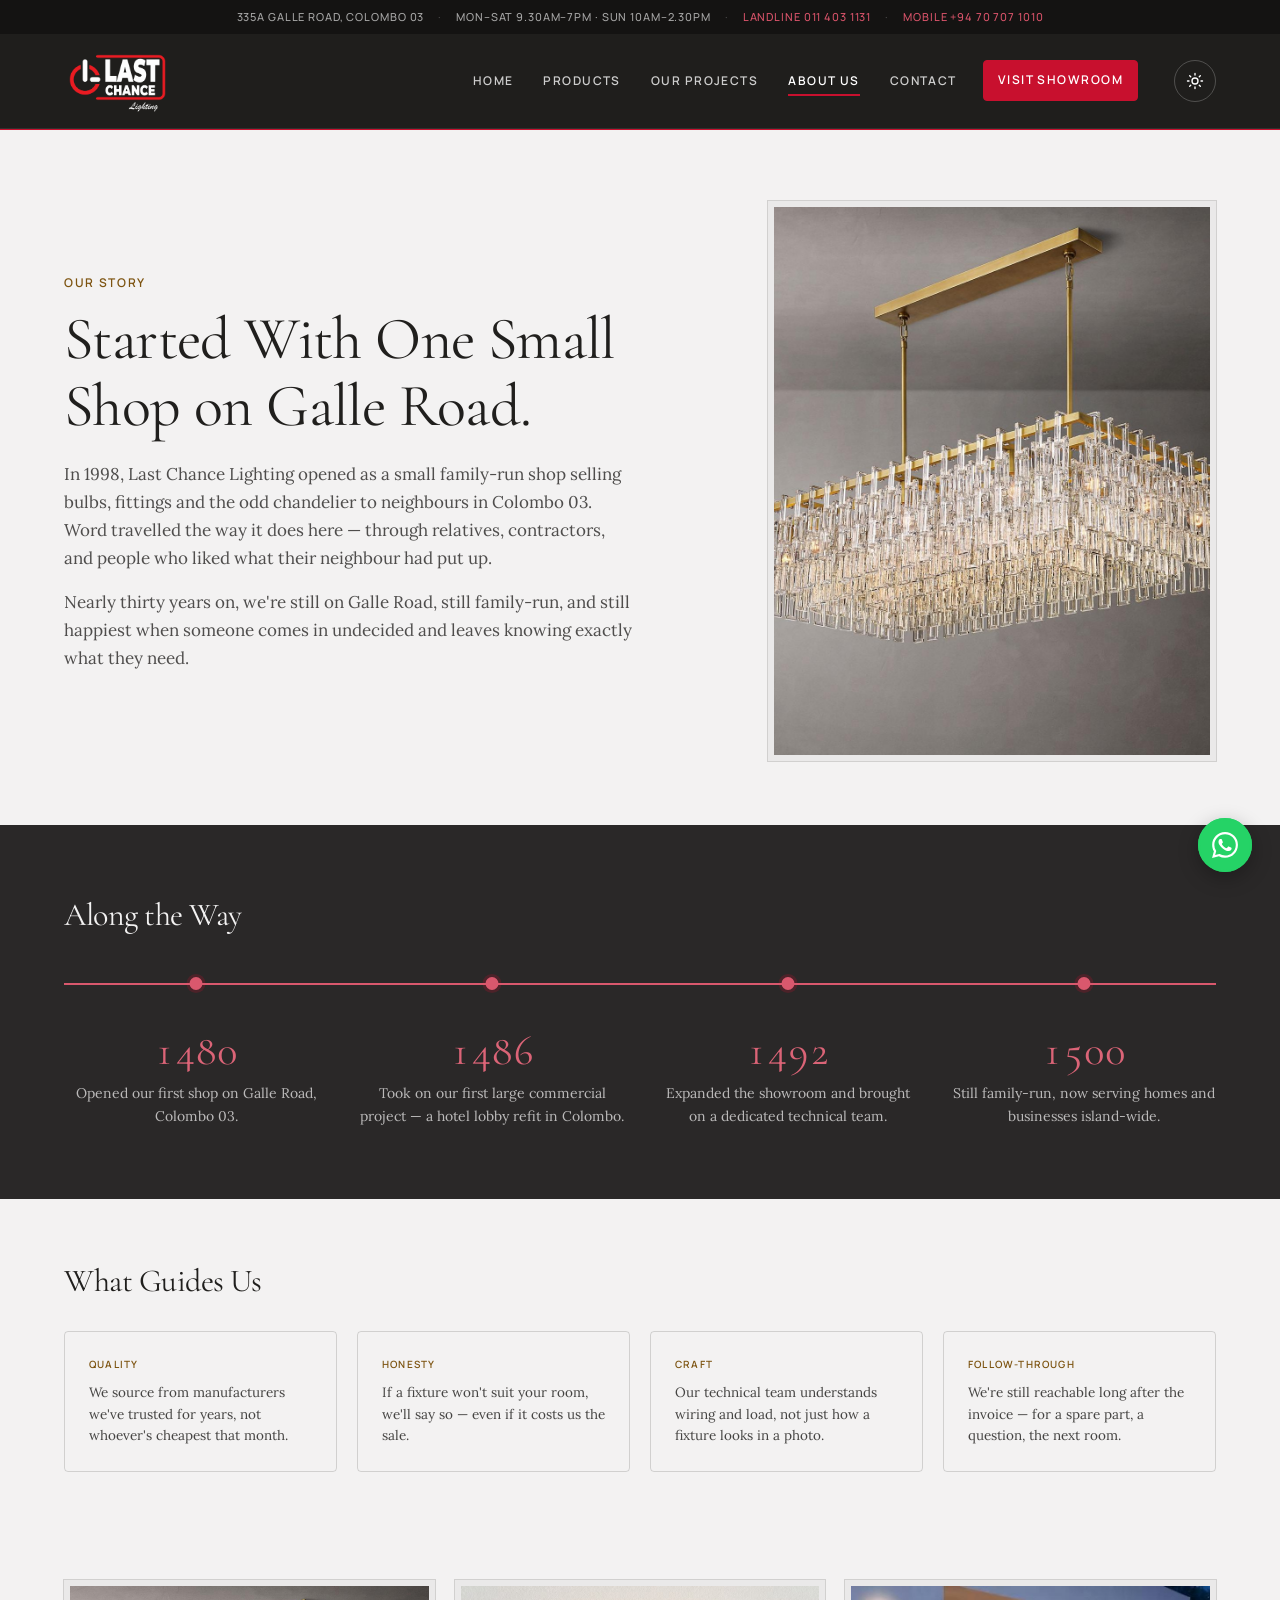
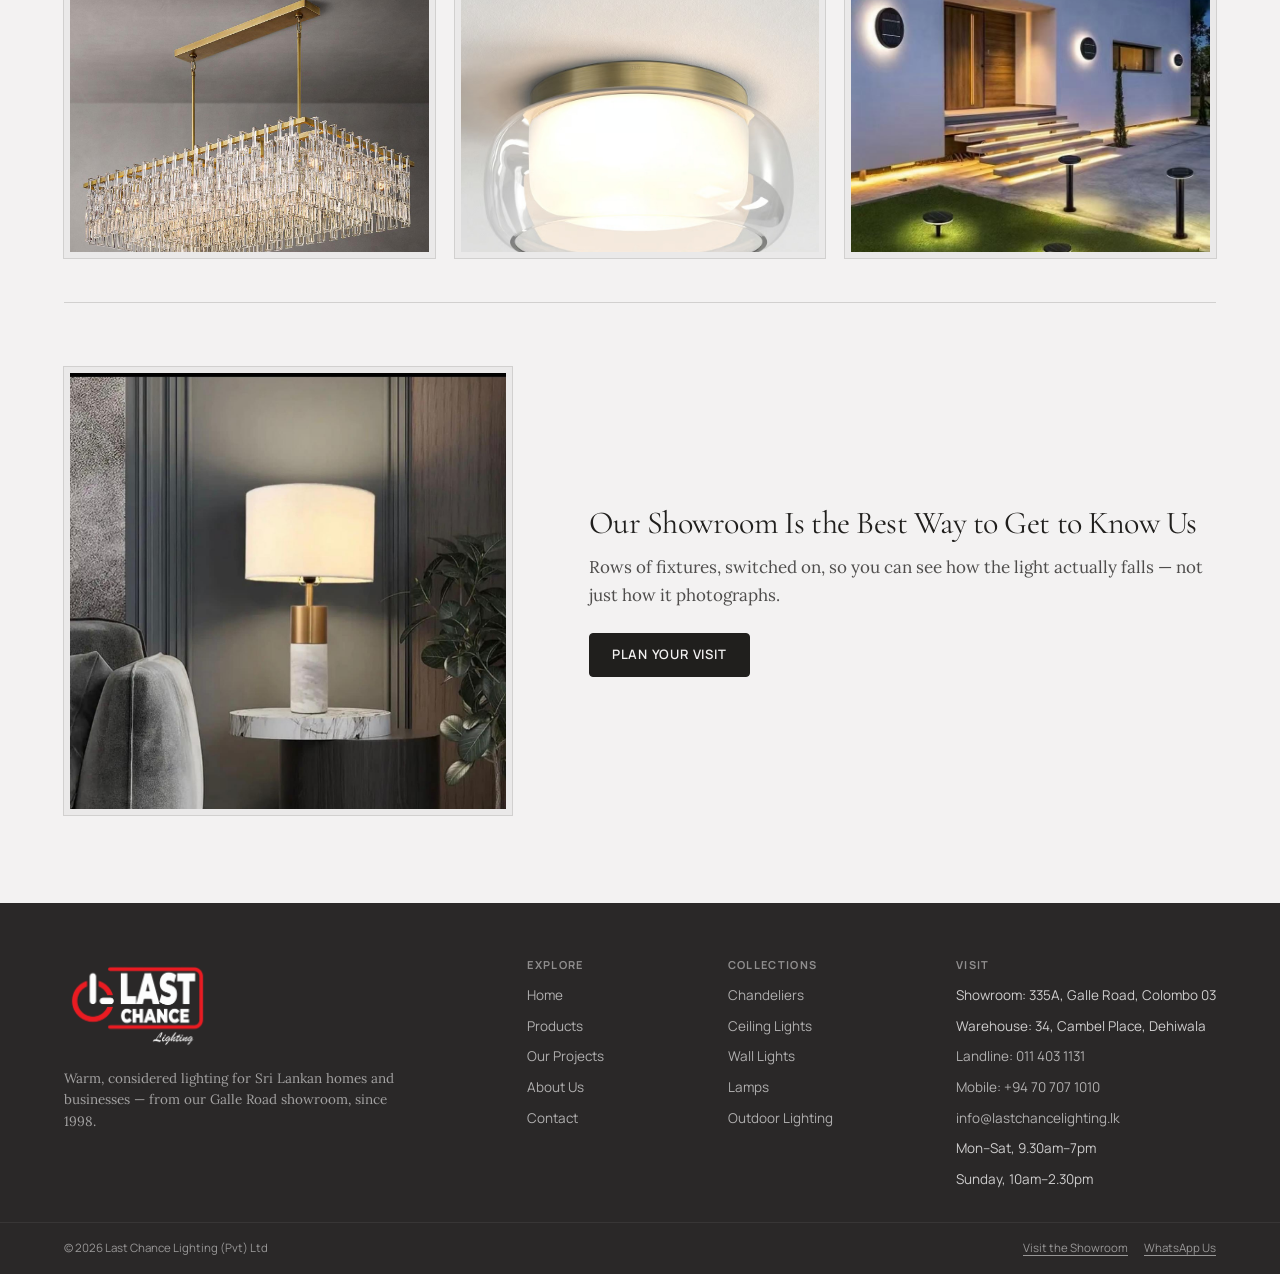
==== commit 8b240f0e: "Pre-launch polish: dead links, image weight, HSTS, warehouse address Footer: replace the two placeho" ====
--- a/about.html
+++ b/about.html
@@ -30,7 +30,7 @@
 <body>
 <div class="preloader" id="preloader" aria-hidden="true">
   <div class="preloader__mark">
-    <img class="preloader__logo" src="favicon.png" alt="" width="1512" height="1512"/>
+    <img class="preloader__logo" src="favicon.png" alt="" width="512" height="512"/>
     <div class="preloader__bar"></div>
   </div>
 </div>
@@ -51,7 +51,7 @@
 <header class="site-nav">
   <div class="wrap site-nav__inner">
     <a class="brand" href="home.html" aria-label="Last Chance Lighting (Pvt) Ltd — home">
-      <img class="brand__img" src="logo.png" alt="Last Chance Lighting (Pvt) Ltd" width="1320" height="788"/>
+      <img class="brand__img" src="logo.png" alt="Last Chance Lighting (Pvt) Ltd" width="600" height="358"/>
     </a>
     <button class="nav-toggle" type="button" aria-label="Toggle menu" aria-expanded="false" aria-controls="site-menu">
       <svg viewBox="0 0 24 24" fill="none" stroke="currentColor" stroke-width="2" stroke-linecap="round"><path d="M3 6h18"/><path d="M3 12h18"/><path d="M3 18h18"/></svg>
@@ -141,7 +141,7 @@
   <div class="wrap site-footer__inner">
     <div class="footer-brand">
       <a class="brand" href="home.html" aria-label="Last Chance Lighting (Pvt) Ltd — home">
-        <img class="brand__img" src="logo.png" alt="Last Chance Lighting (Pvt) Ltd" width="1320" height="788"/>
+        <img class="brand__img" src="logo.png" alt="Last Chance Lighting (Pvt) Ltd" width="600" height="358"/>
       </a>
       <p>Warm, considered lighting for Sri Lankan homes and businesses — from our Galle Road showroom, since 1998.</p>
     </div>
@@ -168,8 +168,8 @@
     <div class="footer-col">
       <h2>Visit</h2>
       <ul>
-        <li>335A, Galle Road</li>
-        <li>Colombo 03</li>
+        <li>Showroom: 335A, Galle Road, Colombo 03</li>
+        <li>Warehouse: 34, Cambel Place, Dehiwala</li>
         <li><a href="tel:+94114031131">Landline: 011 403 1131</a></li>
         <li><a href="tel:+94707071010">Mobile: +94 70 707 1010</a></li>
         <li><a href="mailto:info@lastchancelighting.lk">info@lastchancelighting.lk</a></li>
@@ -180,7 +180,7 @@
   </div>
   <div class="wrap footer-bottom">
     <span>© 2026 Last Chance Lighting (Pvt) Ltd</span>
-    <span class="footer-bottom__links"><a href="#">Shipping &amp; Returns</a><a href="#">FAQ</a></span>
+    <span class="footer-bottom__links"><a href="contact.html#showroom">Visit the Showroom</a><a href="https://wa.me/94707071010" target="_blank" rel="noopener">WhatsApp Us</a></span>
   </div>
 </footer>
 <a class="wa-fab" href="https://wa.me/94707071010?text=Hi%20Last%20Chance%20Lighting%2C%20I%27d%20like%20to%20ask%20about%20a%20light%20fitting."
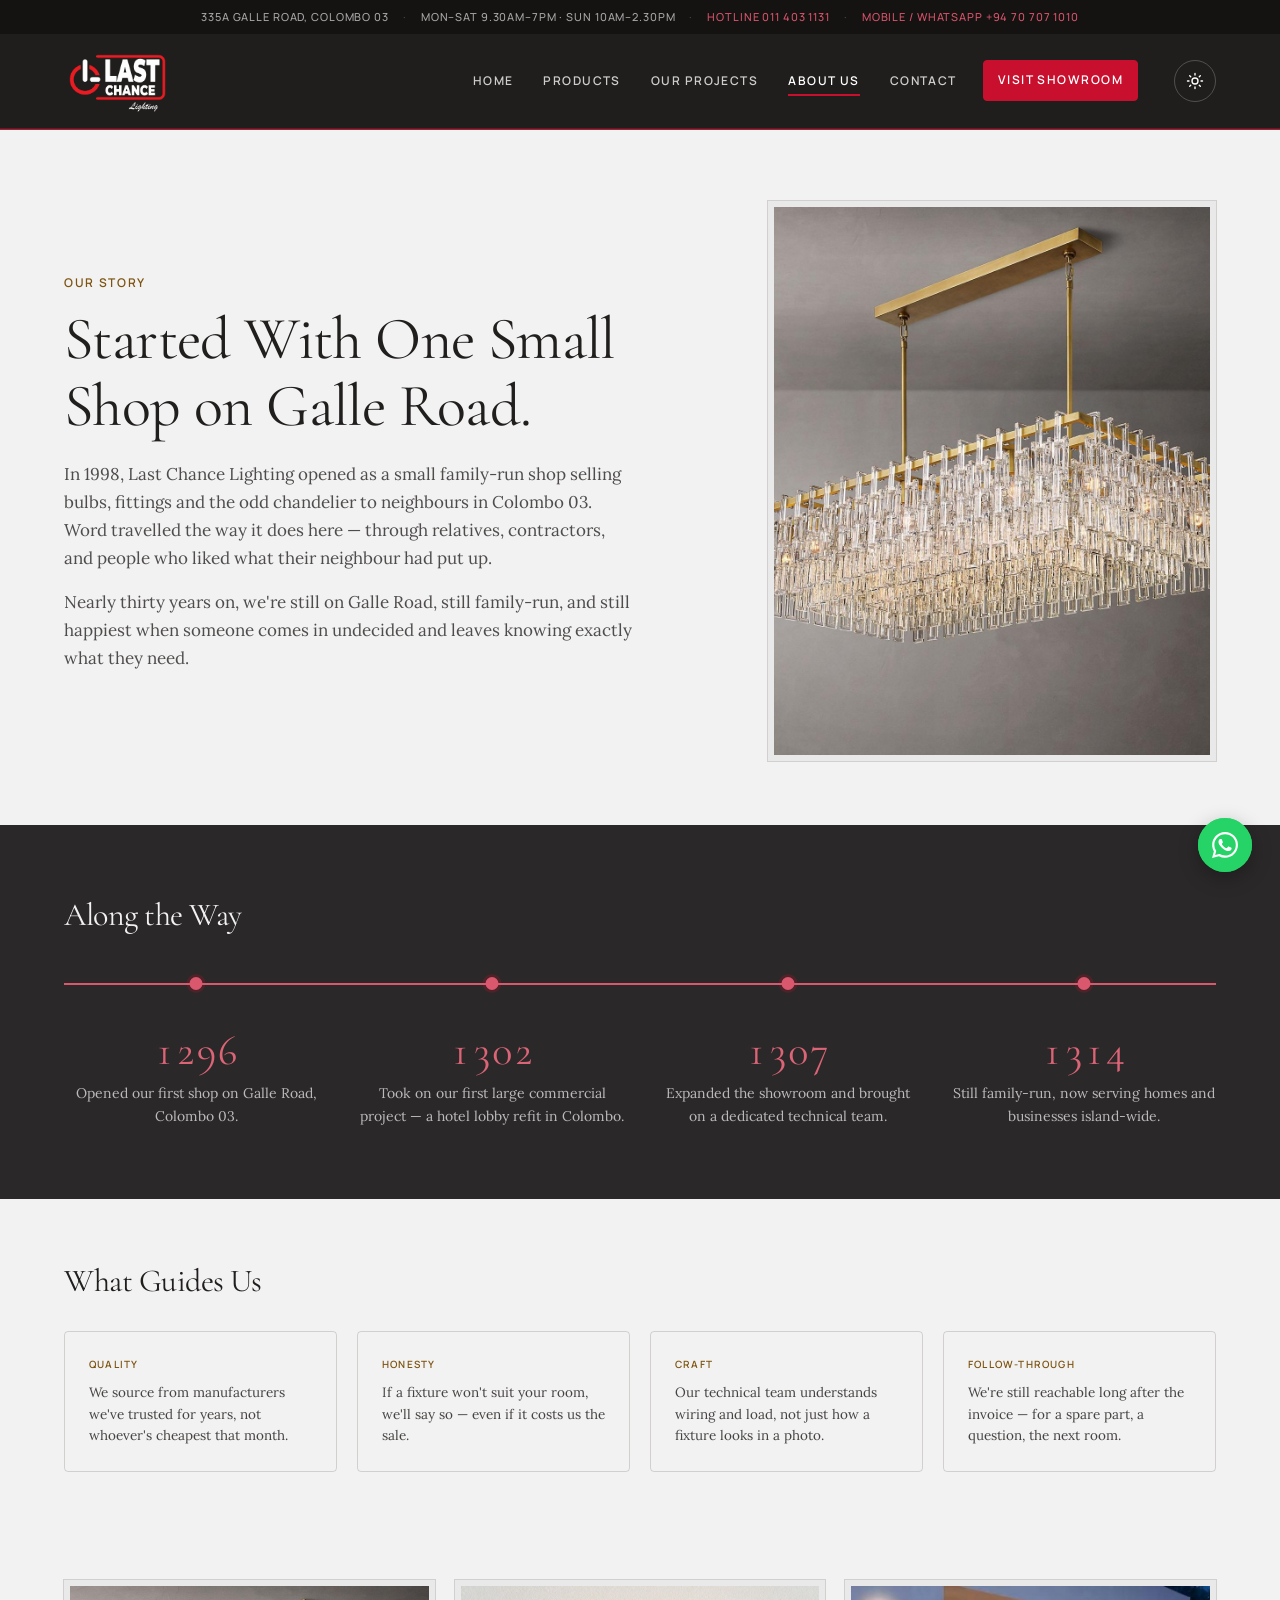
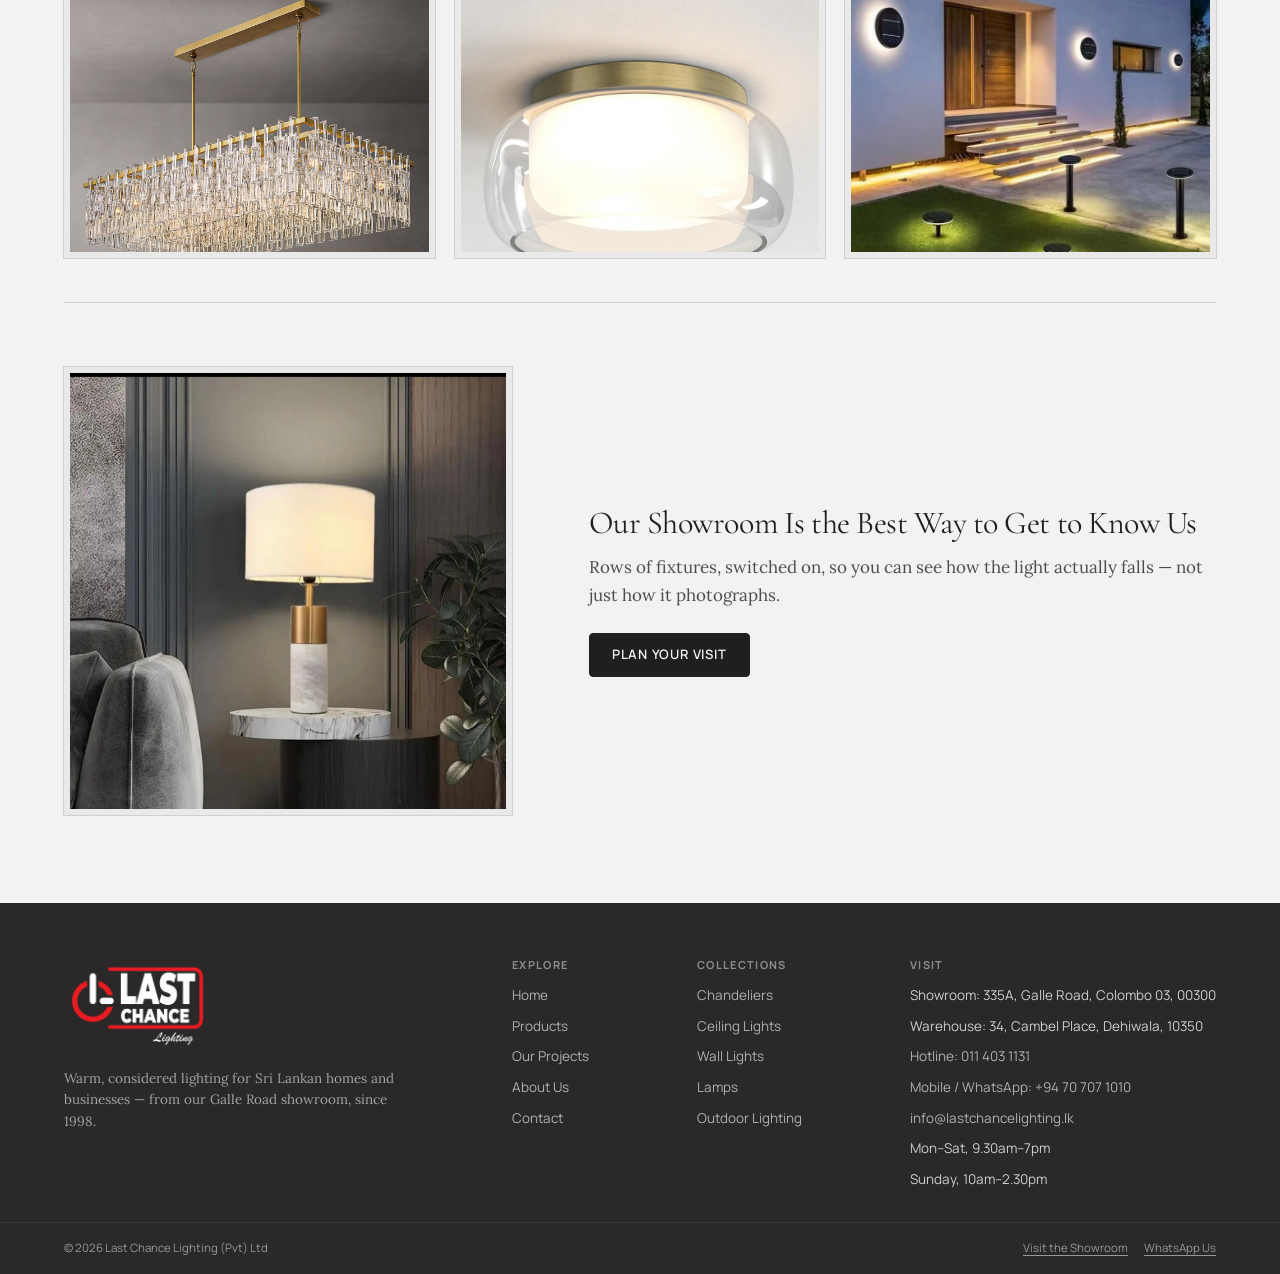
==== commit 56c21cc7: "address changes" ====
--- a/about.html
+++ b/about.html
@@ -42,9 +42,9 @@
     <span class="topbar__sep">·</span>
     <span>Mon–Sat 9.30am–7pm · Sun 10am–2.30pm</span>
     <span class="topbar__sep">·</span>
-    <a href="tel:+94114031131">Landline 011 403 1131</a>
+    <a href="tel:+94114031131">Hotline 011 403 1131</a>
     <span class="topbar__sep">·</span>
-    <a href="tel:+94707071010">Mobile +94 70 707 1010</a>
+    <a href="tel:+94707071010">Mobile / WhatsApp +94 70 707 1010</a>
   </div>
 </div>
 
@@ -168,10 +168,10 @@
     <div class="footer-col">
       <h2>Visit</h2>
       <ul>
-        <li>Showroom: 335A, Galle Road, Colombo 03</li>
-        <li>Warehouse: 34, Cambel Place, Dehiwala</li>
-        <li><a href="tel:+94114031131">Landline: 011 403 1131</a></li>
-        <li><a href="tel:+94707071010">Mobile: +94 70 707 1010</a></li>
+        <li>Showroom: 335A, Galle Road, Colombo 03, 00300</li>
+        <li>Warehouse: 34, Cambel Place, Dehiwala, 10350</li>
+        <li><a href="tel:+94114031131">Hotline: 011 403 1131</a></li>
+        <li><a href="tel:+94707071010">Mobile / WhatsApp: +94 70 707 1010</a></li>
         <li><a href="mailto:info@lastchancelighting.lk">info@lastchancelighting.lk</a></li>
         <li>Mon–Sat, 9.30am–7pm</li>
         <li>Sunday, 10am–2.30pm</li>
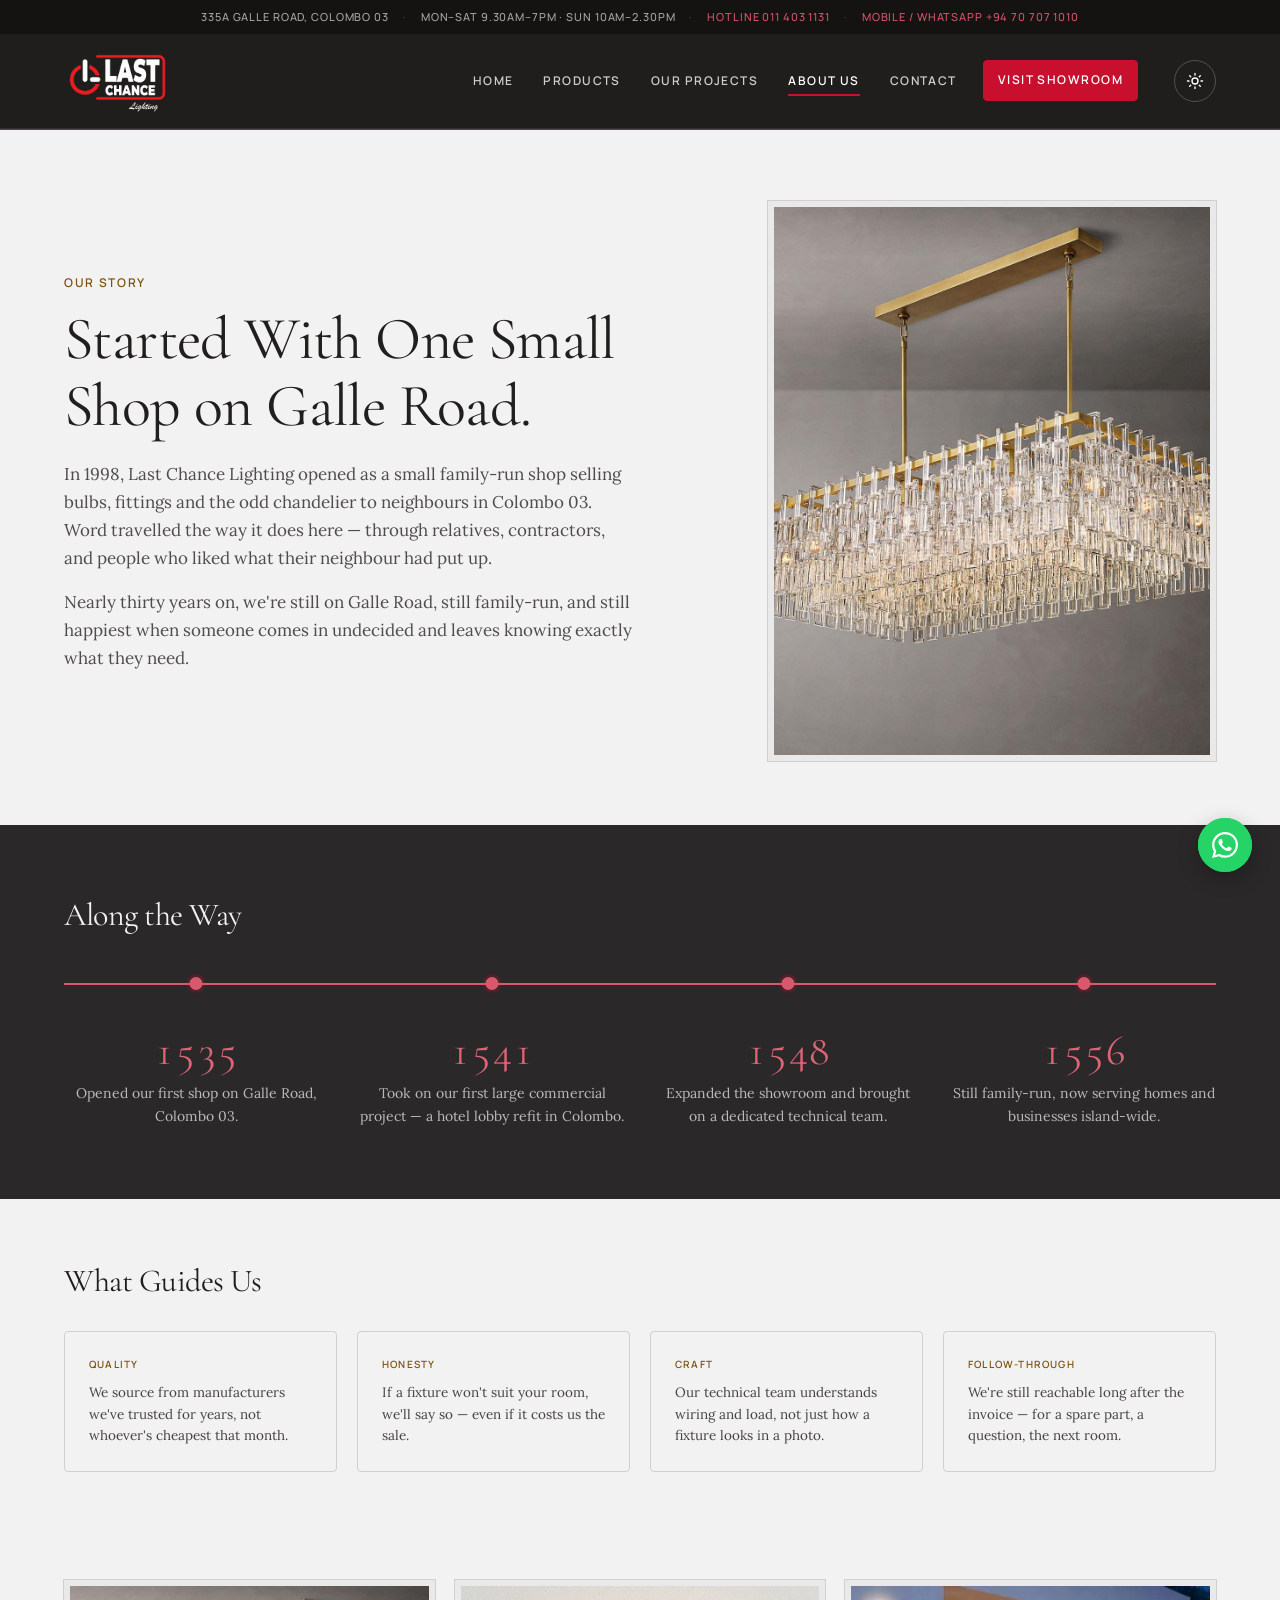
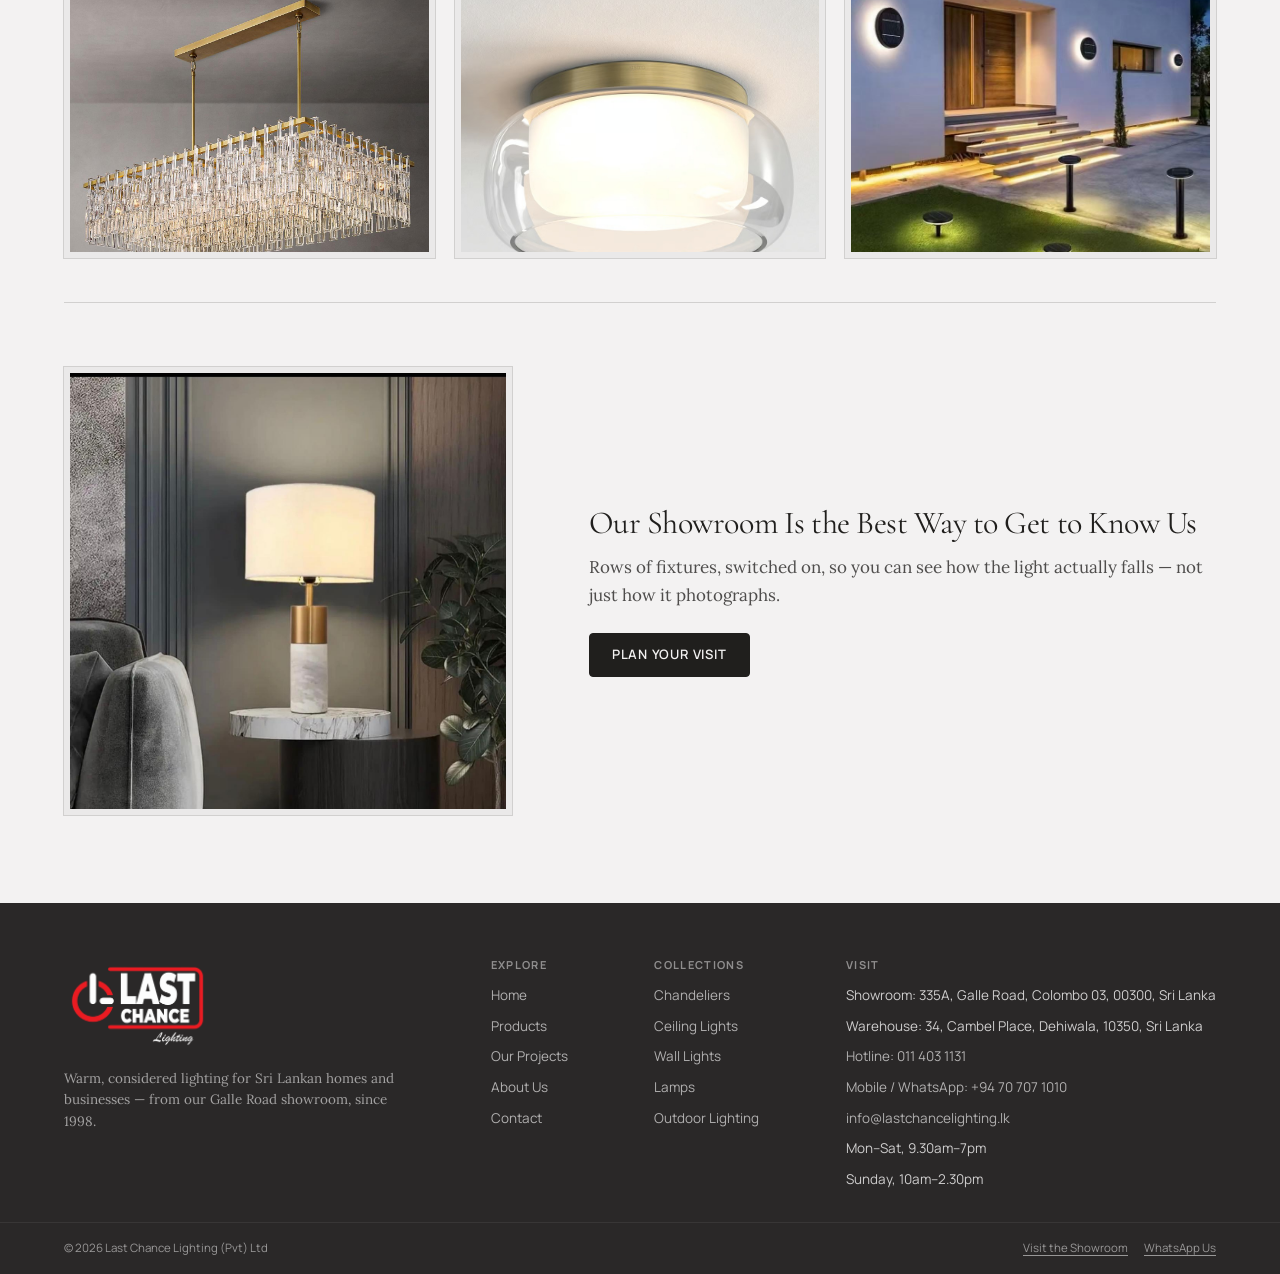
==== commit 22183bef: "address footer change" ====
--- a/about.html
+++ b/about.html
@@ -168,8 +168,8 @@
     <div class="footer-col">
       <h2>Visit</h2>
       <ul>
-        <li>Showroom: 335A, Galle Road, Colombo 03, 00300</li>
-        <li>Warehouse: 34, Cambel Place, Dehiwala, 10350</li>
+        <li>Showroom: 335A, Galle Road, Colombo 03, 00300, Sri Lanka</li>
+        <li>Warehouse: 34, Cambel Place, Dehiwala, 10350, Sri Lanka</li>
         <li><a href="tel:+94114031131">Hotline: 011 403 1131</a></li>
         <li><a href="tel:+94707071010">Mobile / WhatsApp: +94 70 707 1010</a></li>
         <li><a href="mailto:info@lastchancelighting.lk">info@lastchancelighting.lk</a></li>
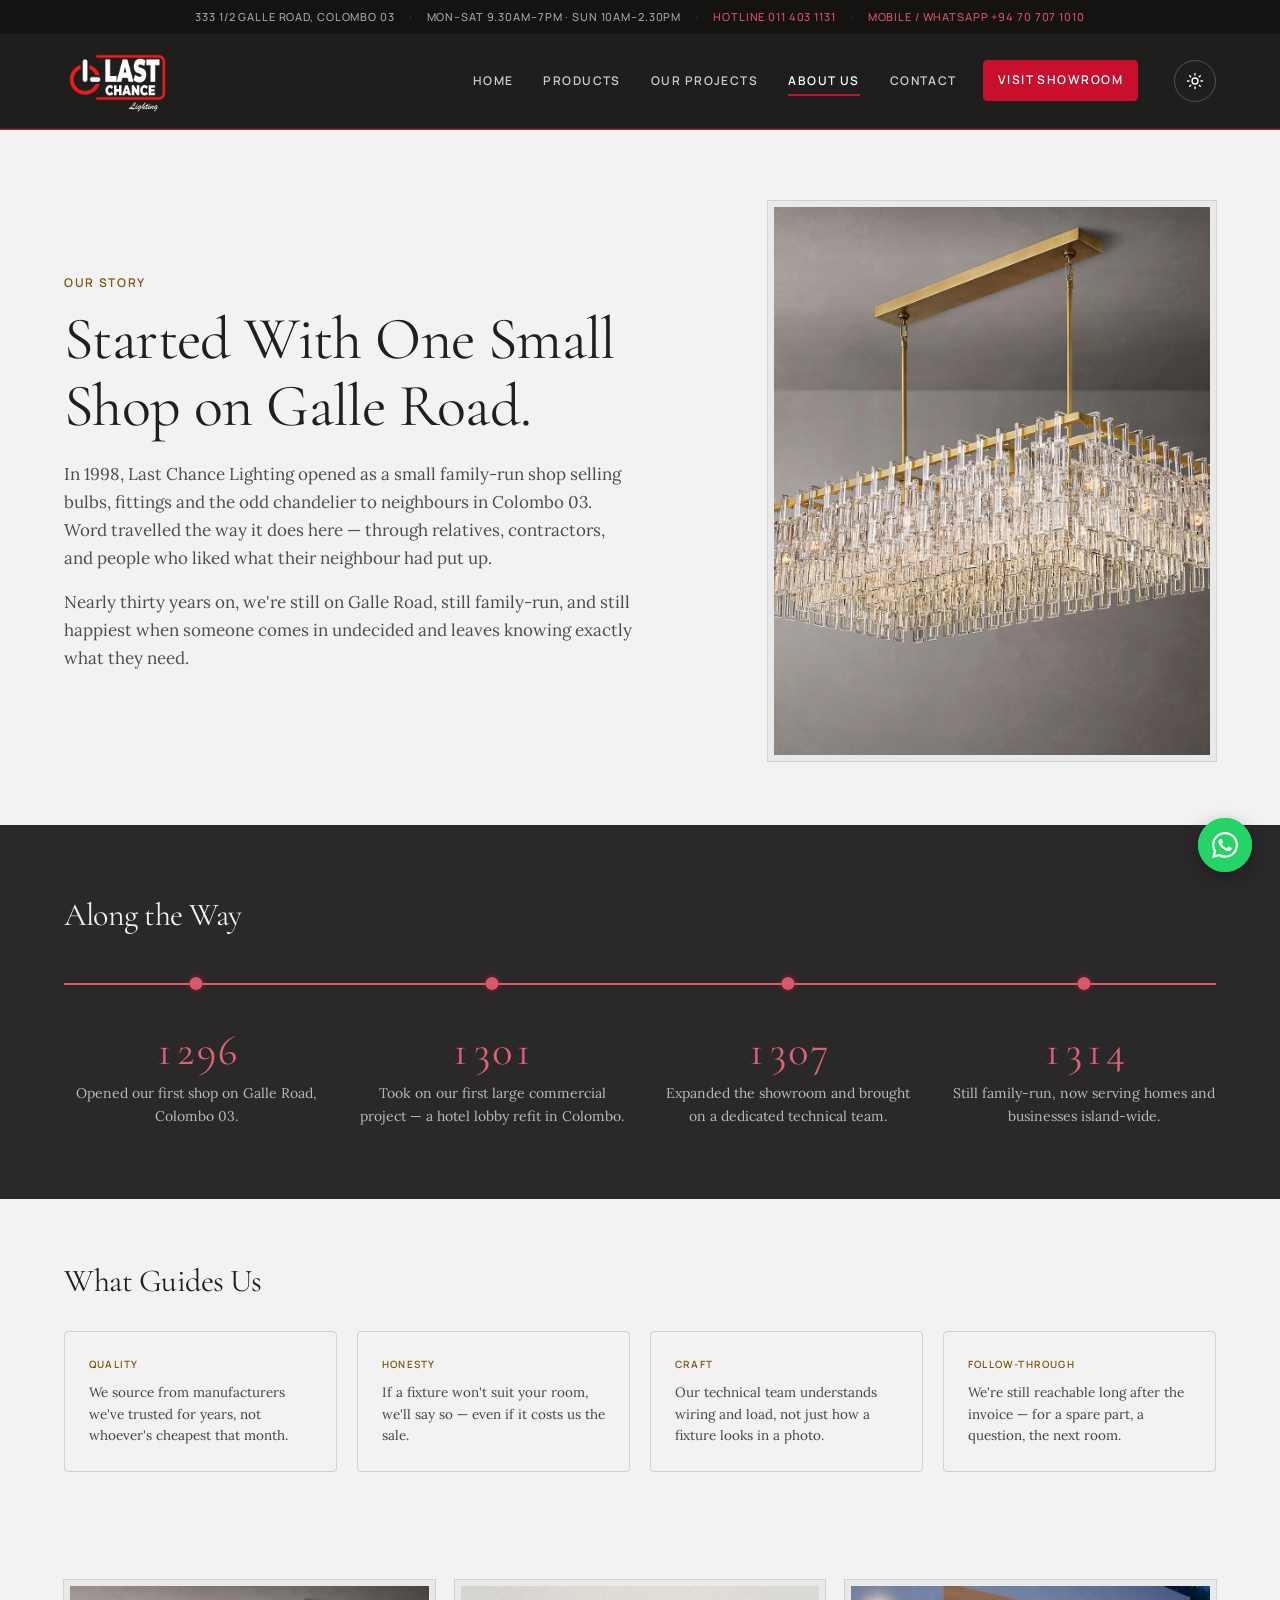
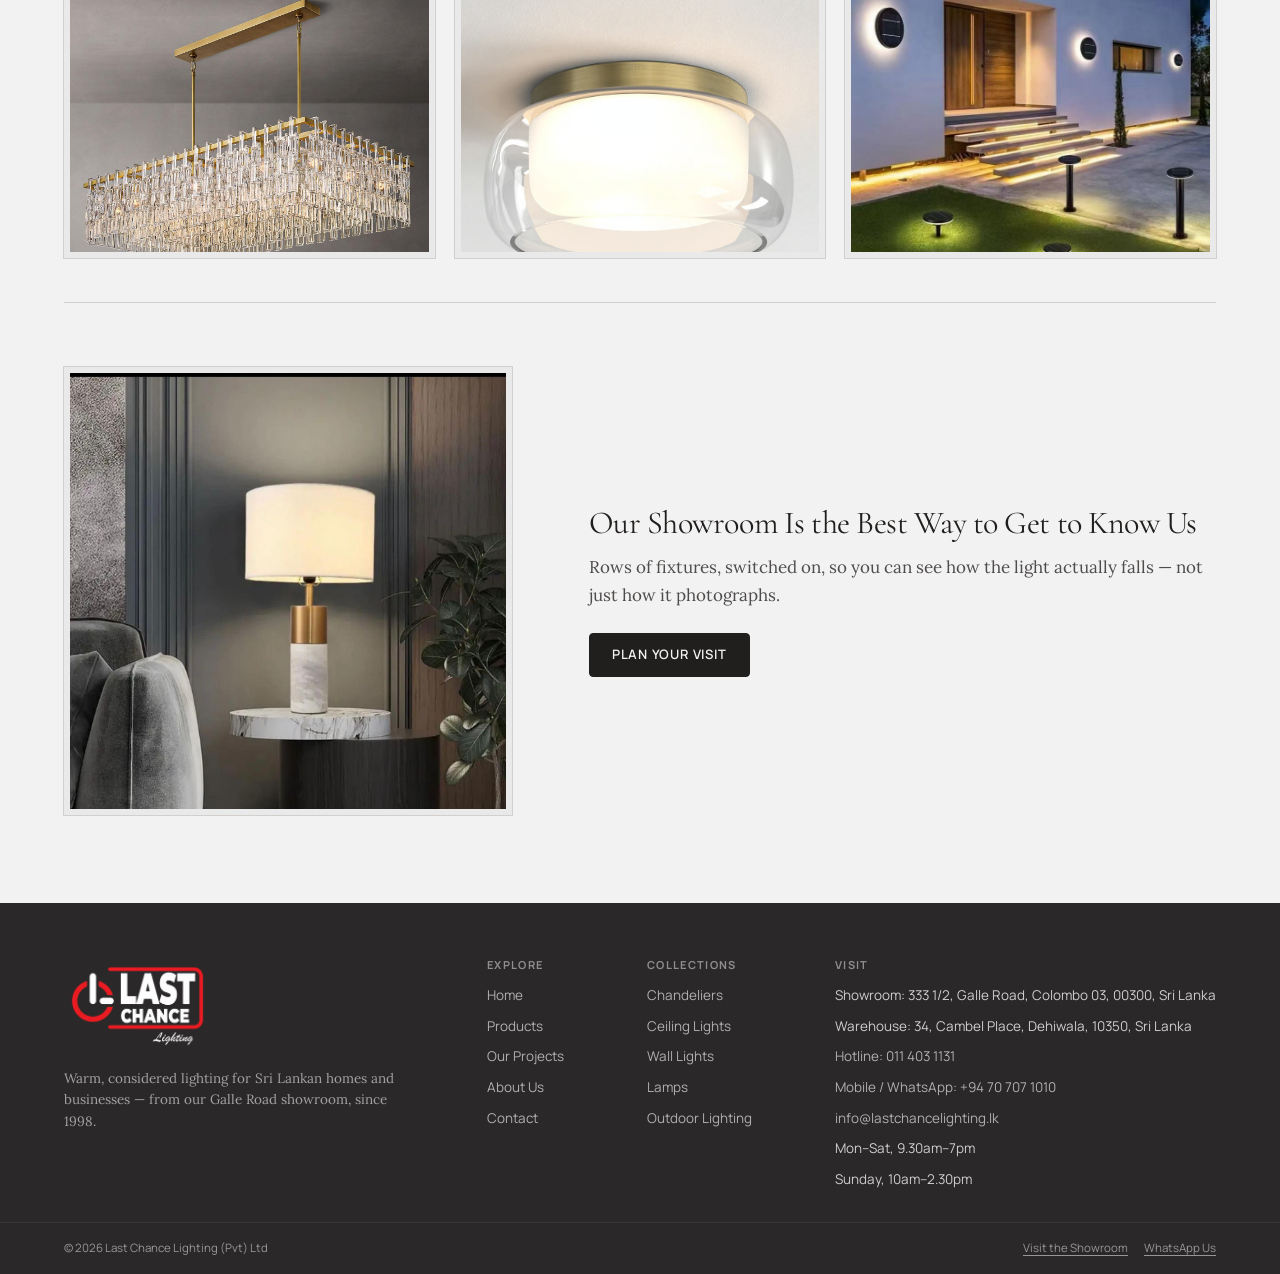
==== commit 3e2a7f2f: "address change" ====
--- a/about.html
+++ b/about.html
@@ -38,7 +38,7 @@
 
 <div class="topbar">
   <div class="wrap topbar__inner">
-    <span>335A Galle Road, Colombo 03</span>
+    <span>333 1/2 Galle Road, Colombo 03</span>
     <span class="topbar__sep">·</span>
     <span>Mon–Sat 9.30am–7pm · Sun 10am–2.30pm</span>
     <span class="topbar__sep">·</span>
@@ -168,7 +168,7 @@
     <div class="footer-col">
       <h2>Visit</h2>
       <ul>
-        <li>Showroom: 335A, Galle Road, Colombo 03, 00300, Sri Lanka</li>
+        <li>Showroom: 333 1/2, Galle Road, Colombo 03, 00300, Sri Lanka</li>
         <li>Warehouse: 34, Cambel Place, Dehiwala, 10350, Sri Lanka</li>
         <li><a href="tel:+94114031131">Hotline: 011 403 1131</a></li>
         <li><a href="tel:+94707071010">Mobile / WhatsApp: +94 70 707 1010</a></li>
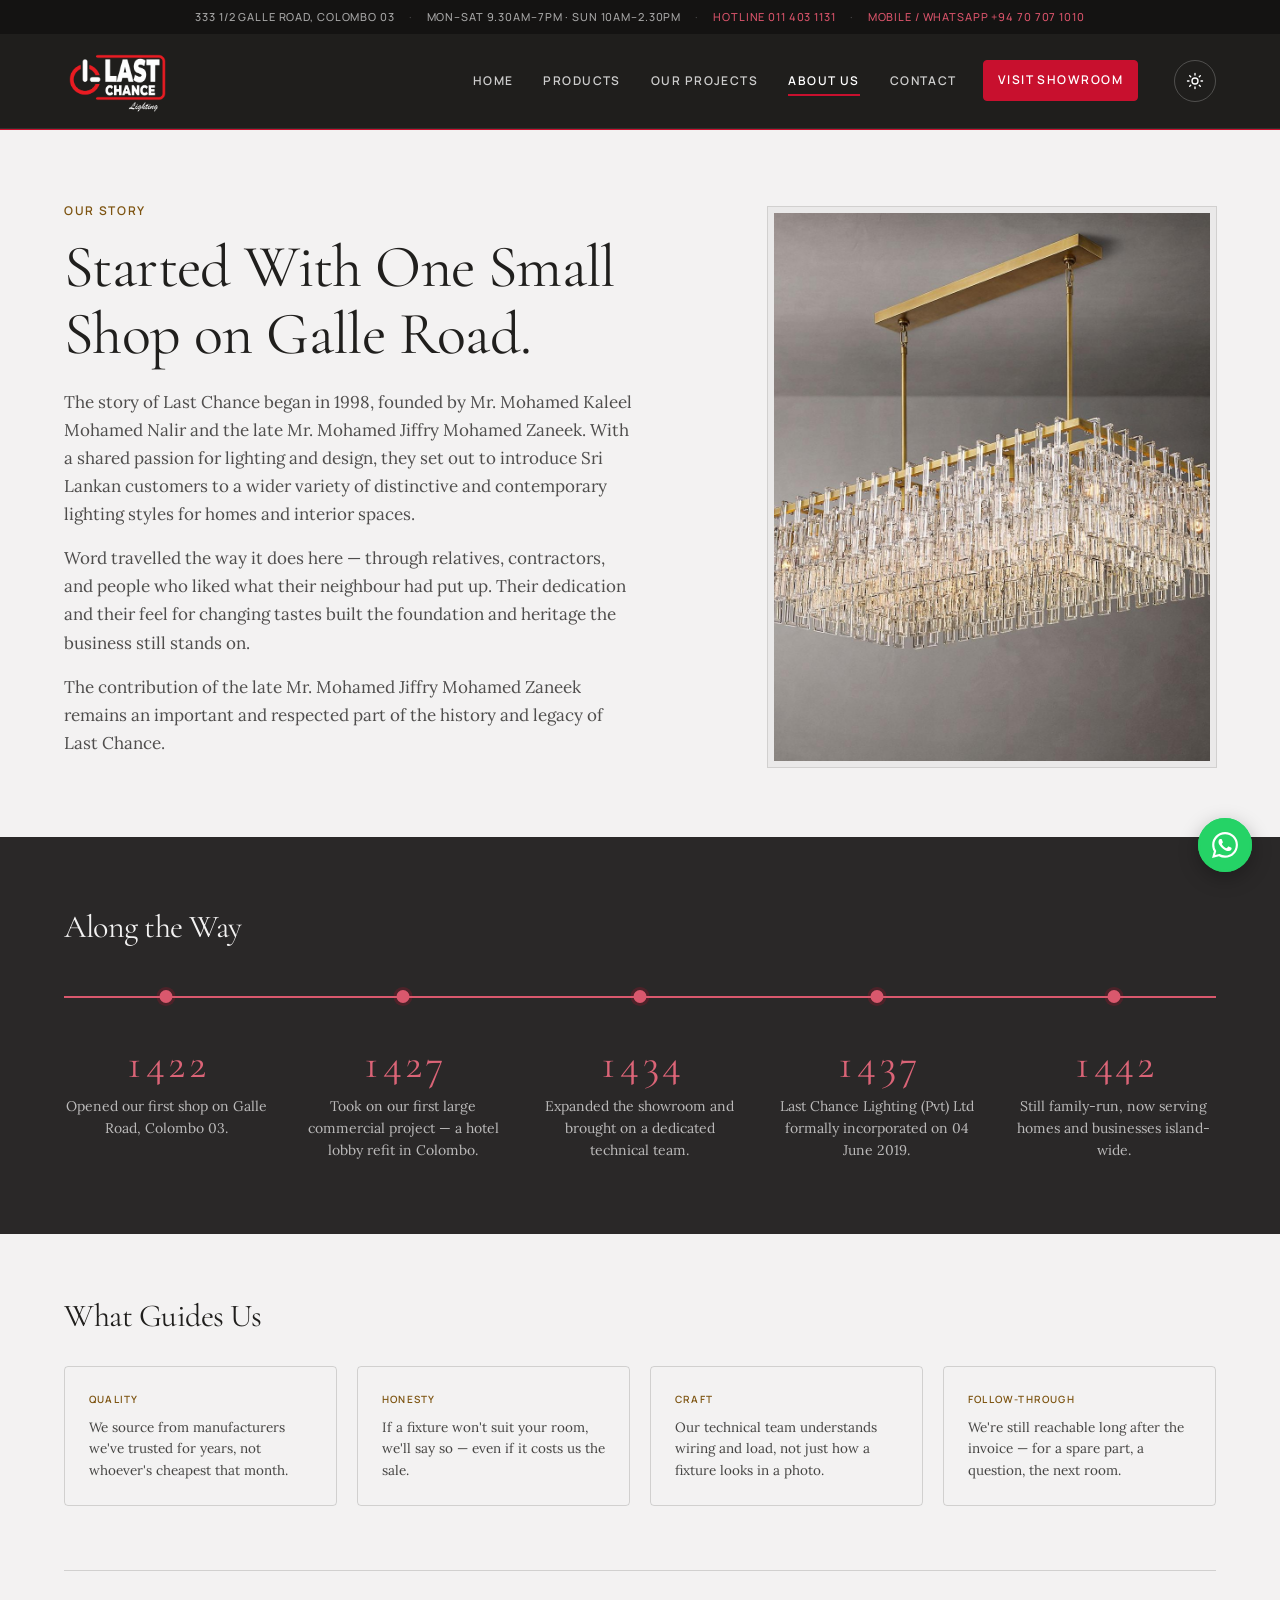
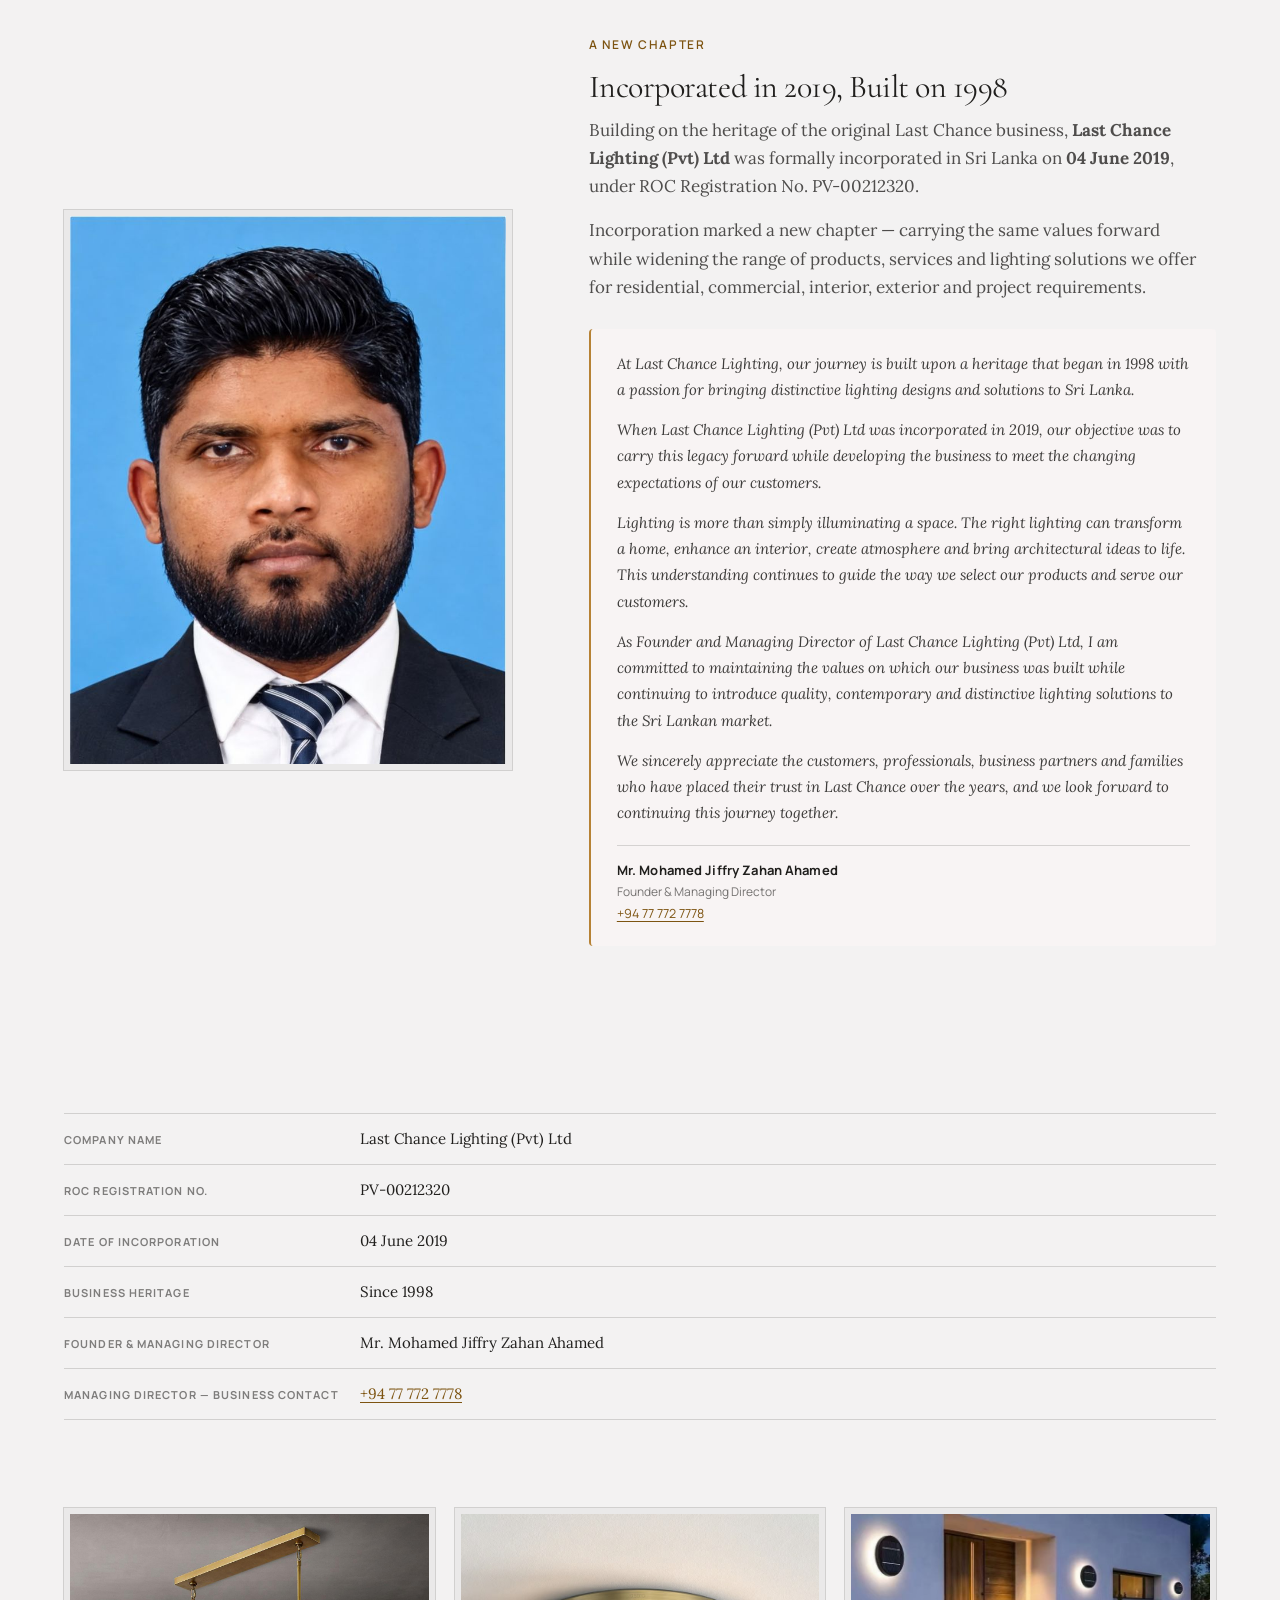
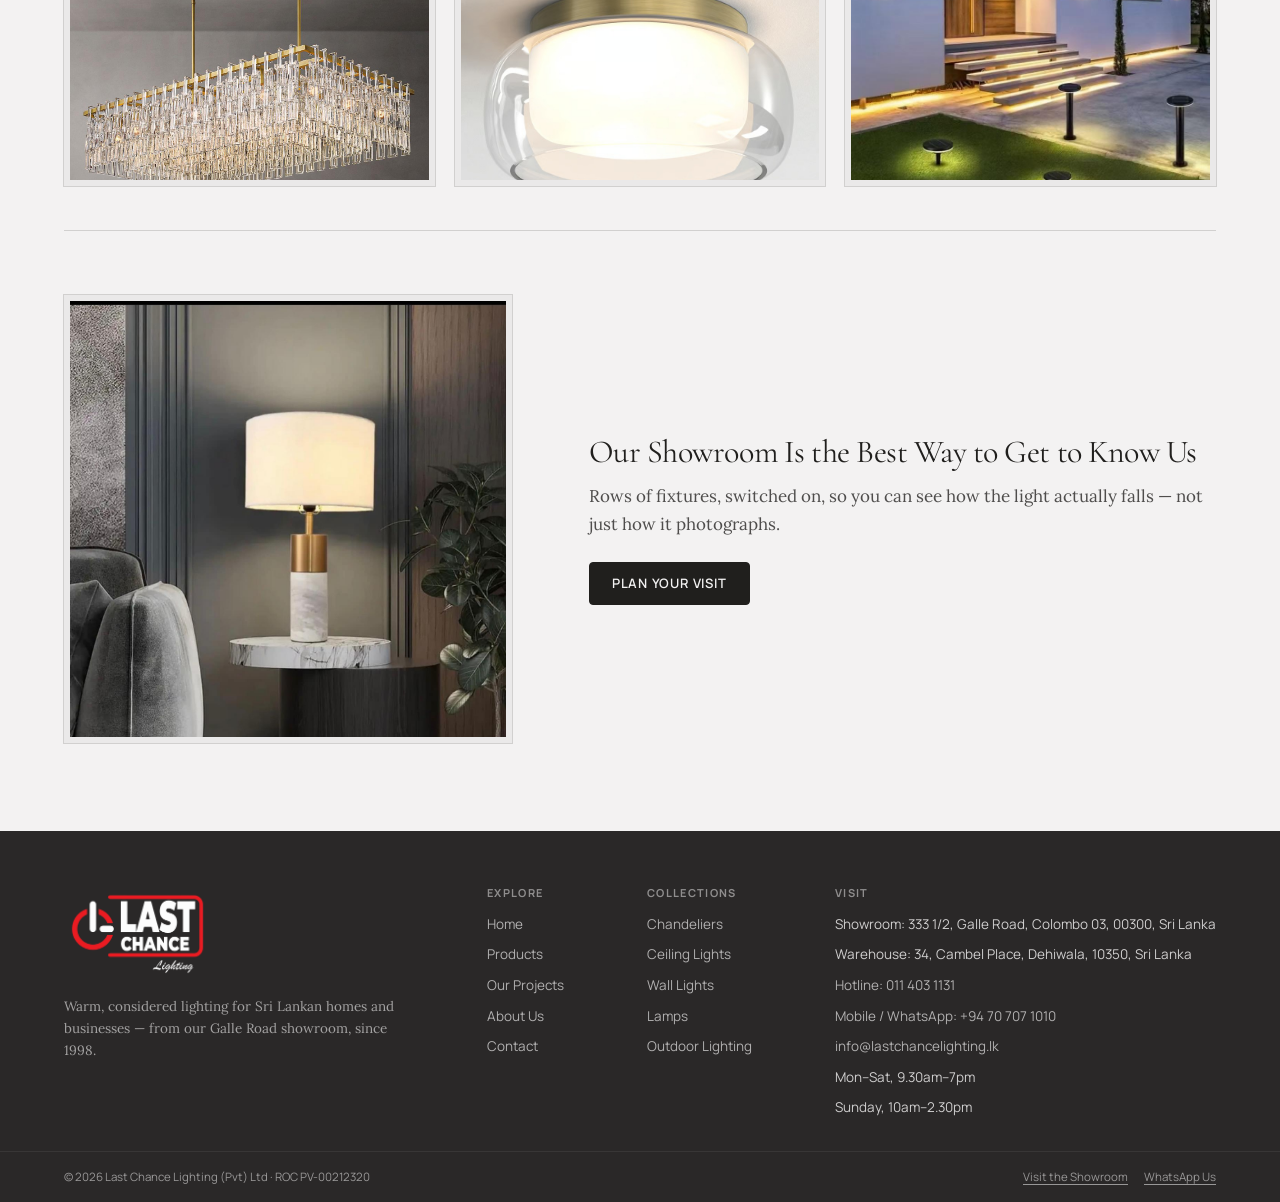
==== commit 68110d8f: "team edit" ====
--- a/about.html
+++ b/about.html
@@ -76,8 +76,9 @@
   <div>
     <span class="kicker">Our Story</span>
     <h1 style="margin-bottom:20px">Started With One Small Shop on Galle Road.</h1>
-    <p class="lead" style="max-width:52ch">In 1998, Last Chance Lighting opened as a small family-run shop selling bulbs, fittings and the odd chandelier to neighbours in Colombo 03. Word travelled the way it does here — through relatives, contractors, and people who liked what their neighbour had put up.</p>
-    <p class="lead" style="max-width:52ch">Nearly thirty years on, we're still on Galle Road, still family-run, and still happiest when someone comes in undecided and leaves knowing exactly what they need.</p>
+    <p class="lead" style="max-width:52ch">The story of Last Chance began in 1998, founded by Mr. Mohamed Kaleel Mohamed Nalir and the late Mr. Mohamed Jiffry Mohamed Zaneek. With a shared passion for lighting and design, they set out to introduce Sri Lankan customers to a wider variety of distinctive and contemporary lighting styles for homes and interior spaces.</p>
+    <p class="lead" style="max-width:52ch">Word travelled the way it does here — through relatives, contractors, and people who liked what their neighbour had put up. Their dedication and their feel for changing tastes built the foundation and heritage the business still stands on.</p>
+    <p class="lead" style="max-width:52ch">The contribution of the late Mr. Mohamed Jiffry Mohamed Zaneek remains an important and respected part of the history and legacy of Last Chance.</p>
   </div>
   <figure class="plate ar-4-5"><img src="images/chandeliar/chandelier-15.jpg" alt="Brass and crystal linear chandelier" loading="lazy" decoding="async"></figure>
 </section>
@@ -85,7 +86,7 @@
 <section class="timeline" data-stats>
   <div class="wrap timeline__inner">
     <h2>Along the Way</h2>
-    <div class="grid cols-4 gap-lg timeline__grid">
+    <div class="grid cols-5 gap-lg timeline__grid">
       <div class="timeline__item">
         <div class="timeline__year" data-count="1998" data-count-plain>1998</div>
         <p class="timeline__note">Opened our first shop on Galle Road, Colombo 03.</p>
@@ -97,6 +98,10 @@
       <div class="timeline__item">
         <div class="timeline__year" data-count="2015" data-count-plain>2015</div>
         <p class="timeline__note">Expanded the showroom and brought on a dedicated technical team.</p>
+      </div>
+      <div class="timeline__item">
+        <div class="timeline__year" data-count="2019" data-count-plain>2019</div>
+        <p class="timeline__note">Last Chance Lighting (Pvt) Ltd formally incorporated on 04 June 2019.</p>
       </div>
       <div class="timeline__item">
         <div class="timeline__year" data-count="2026" data-count-plain>2026</div>
@@ -116,6 +121,46 @@
   </div>
 </section>
 
+<hr class="rule rule--inset"/>
+
+<section class="section wrap split split--reverse">
+  <figure class="plate ar-4-5">
+    <img src="images/team/md-zahan-ahamed.jpg"
+         alt="Mr. Mohamed Jiffry Zahan Ahamed, Founder and Managing Director of Last Chance Lighting (Pvt) Ltd"
+         width="760" height="999" loading="lazy" decoding="async">
+  </figure>
+  <div>
+    <span class="kicker">A New Chapter</span>
+    <h2 style="margin-bottom:12px">Incorporated in 2019, Built on 1998</h2>
+    <p class="lead" style="max-width:56ch">Building on the heritage of the original Last Chance business, <strong>Last Chance Lighting (Pvt) Ltd</strong> was formally incorporated in Sri Lanka on <strong>04 June 2019</strong>, under ROC Registration No. PV-00212320.</p>
+    <p class="lead" style="max-width:56ch">Incorporation marked a new chapter — carrying the same values forward while widening the range of products, services and lighting solutions we offer for residential, commercial, interior, exterior and project requirements.</p>
+
+    <blockquote class="md-quote">
+      <p>At Last Chance Lighting, our journey is built upon a heritage that began in 1998 with a passion for bringing distinctive lighting designs and solutions to Sri Lanka.</p>
+      <p>When Last Chance Lighting (Pvt) Ltd was incorporated in 2019, our objective was to carry this legacy forward while developing the business to meet the changing expectations of our customers.</p>
+      <p>Lighting is more than simply illuminating a space. The right lighting can transform a home, enhance an interior, create atmosphere and bring architectural ideas to life. This understanding continues to guide the way we select our products and serve our customers.</p>
+      <p>As Founder and Managing Director of Last Chance Lighting (Pvt) Ltd, I am committed to maintaining the values on which our business was built while continuing to introduce quality, contemporary and distinctive lighting solutions to the Sri Lankan market.</p>
+      <p>We sincerely appreciate the customers, professionals, business partners and families who have placed their trust in Last Chance over the years, and we look forward to continuing this journey together.</p>
+      <footer class="md-quote__by">
+        <strong>Mr. Mohamed Jiffry Zahan Ahamed</strong>
+        <span>Founder &amp; Managing Director</span>
+        <a href="tel:+94777727778">+94 77 772 7778</a>
+      </footer>
+    </blockquote>
+  </div>
+</section>
+
+<section class="section--tight wrap">
+  <h2 style="margin-bottom:24px">Company Information</h2>
+  <dl class="co-facts">
+    <div><dt>Company name</dt><dd>Last Chance Lighting (Pvt) Ltd</dd></div>
+    <div><dt>ROC registration no.</dt><dd>PV-00212320</dd></div>
+    <div><dt>Date of incorporation</dt><dd>04 June 2019</dd></div>
+    <div><dt>Business heritage</dt><dd>Since 1998</dd></div>
+    <div><dt>Founder &amp; Managing Director</dt><dd>Mr. Mohamed Jiffry Zahan Ahamed</dd></div>
+    <div><dt>Managing Director — business contact</dt><dd><a href="tel:+94777727778">+94 77 772 7778</a></dd></div>
+  </dl>
+</section>
 
 <section class="section--tight wrap">
   <div class="grid cols-3">
@@ -179,7 +224,7 @@
     </div>
   </div>
   <div class="wrap footer-bottom">
-    <span>© 2026 Last Chance Lighting (Pvt) Ltd</span>
+    <span>© 2026 Last Chance Lighting (Pvt) Ltd · ROC PV-00212320</span>
     <span class="footer-bottom__links"><a href="contact.html#showroom">Visit the Showroom</a><a href="https://wa.me/94707071010" target="_blank" rel="noopener">WhatsApp Us</a></span>
   </div>
 </footer>
--- a/assets/classical.css
+++ b/assets/classical.css
@@ -121,13 +121,17 @@
 .grid.cols-2 { grid-template-columns: repeat(2, 1fr); }
 .grid.cols-3 { grid-template-columns: repeat(3, 1fr); }
 .grid.cols-4 { grid-template-columns: repeat(4, 1fr); }
+.grid.cols-5 { grid-template-columns: repeat(5, 1fr); }
 .grid.gap-lg { gap: clamp(20px, 3vw, 32px); }
 
+@media (max-width: 1080px) {
+  .grid.cols-5 { grid-template-columns: repeat(3, 1fr); }
+}
 @media (max-width: 900px) {
-  .grid.cols-3, .grid.cols-4 { grid-template-columns: repeat(2, 1fr); }
+  .grid.cols-3, .grid.cols-4, .grid.cols-5 { grid-template-columns: repeat(2, 1fr); }
 }
 @media (max-width: 560px) {
-  .grid.cols-2, .grid.cols-3, .grid.cols-4 { grid-template-columns: 1fr; }
+  .grid.cols-2, .grid.cols-3, .grid.cols-4, .grid.cols-5 { grid-template-columns: 1fr; }
 }
 
 /* — split layout (image + copy) — */
@@ -511,6 +515,7 @@
 .timeline.is-lit .timeline__item:nth-child(2)::before { transition-delay: 0.35s; }
 .timeline.is-lit .timeline__item:nth-child(3)::before { transition-delay: 0.65s; }
 .timeline.is-lit .timeline__item:nth-child(4)::before { transition-delay: 0.95s; }
+.timeline.is-lit .timeline__item:nth-child(5)::before { transition-delay: 1.25s; }
 
 @media (max-width: 900px) {
   .timeline__grid { padding-top: 0; }
@@ -1076,3 +1081,55 @@
   .gallery__item img, .gallery__item::after, .lightbox, .lightbox__btn { transition: none; }
   .gallery__item:hover img { transform: none; }
 }
+
+/* ==========================================================================
+   Managing Director's message + company facts (About)
+   ========================================================================== */
+.md-quote {
+  margin: 28px 0 0;
+  padding: 22px 26px;
+  border-left: 2px solid var(--color-accent);
+  background: var(--color-surface-2);
+  border-radius: var(--radius-md);
+}
+.md-quote p {
+  font-family: var(--font-body);
+  font-style: italic;
+  font-size: 15px;
+  line-height: 1.75;
+  margin: 0 0 14px;
+  opacity: 0.86;
+}
+.md-quote p:last-of-type { margin-bottom: 18px; }
+.md-quote__by {
+  display: flex; flex-direction: column; gap: 2px;
+  font-family: var(--font-ui); font-style: normal; font-size: 13px;
+  padding-top: 14px;
+  border-top: 1px solid var(--color-divider);
+}
+.md-quote__by strong { font-weight: 700; letter-spacing: 0.01em; }
+.md-quote__by span { opacity: 0.6; font-size: 12px; }
+.md-quote__by a { color: var(--color-accent-700); font-size: 12.5px; }
+
+/* definition list rendered as a two-column fact table */
+.co-facts { margin: 0; display: grid; gap: 0; }
+.co-facts > div {
+  display: grid;
+  grid-template-columns: minmax(180px, 280px) 1fr;
+  gap: 16px;
+  padding: 13px 0;
+  border-bottom: 1px solid var(--color-divider);
+}
+.co-facts > div:first-child { border-top: 1px solid var(--color-divider); }
+.co-facts dt {
+  font-family: var(--font-ui); font-size: 11px; font-weight: 700;
+  letter-spacing: 0.1em; text-transform: uppercase; opacity: 0.55;
+  align-self: center;
+}
+.co-facts dd {
+  margin: 0; font-family: var(--font-body); font-size: 15px; align-self: center;
+}
+@media (max-width: 560px) {
+  .co-facts > div { grid-template-columns: 1fr; gap: 4px; }
+  .md-quote { padding: 18px 18px; }
+}
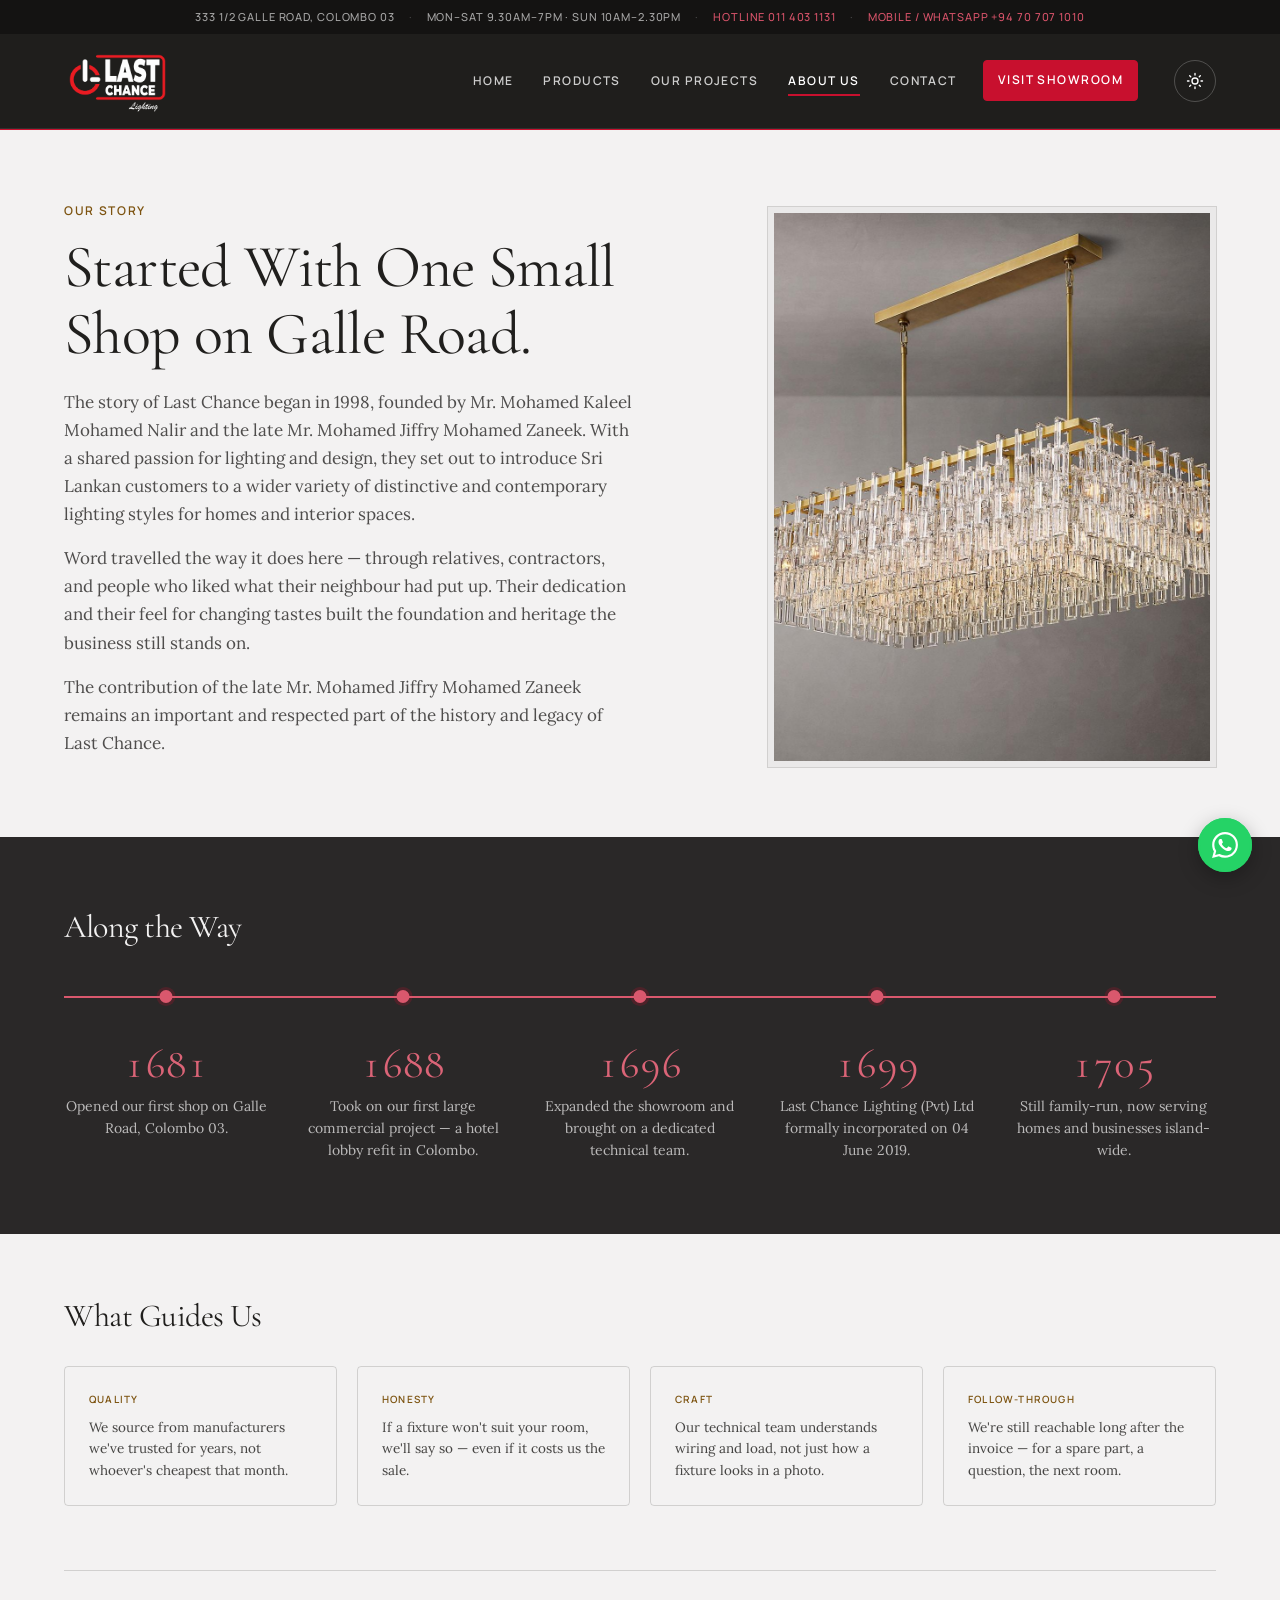
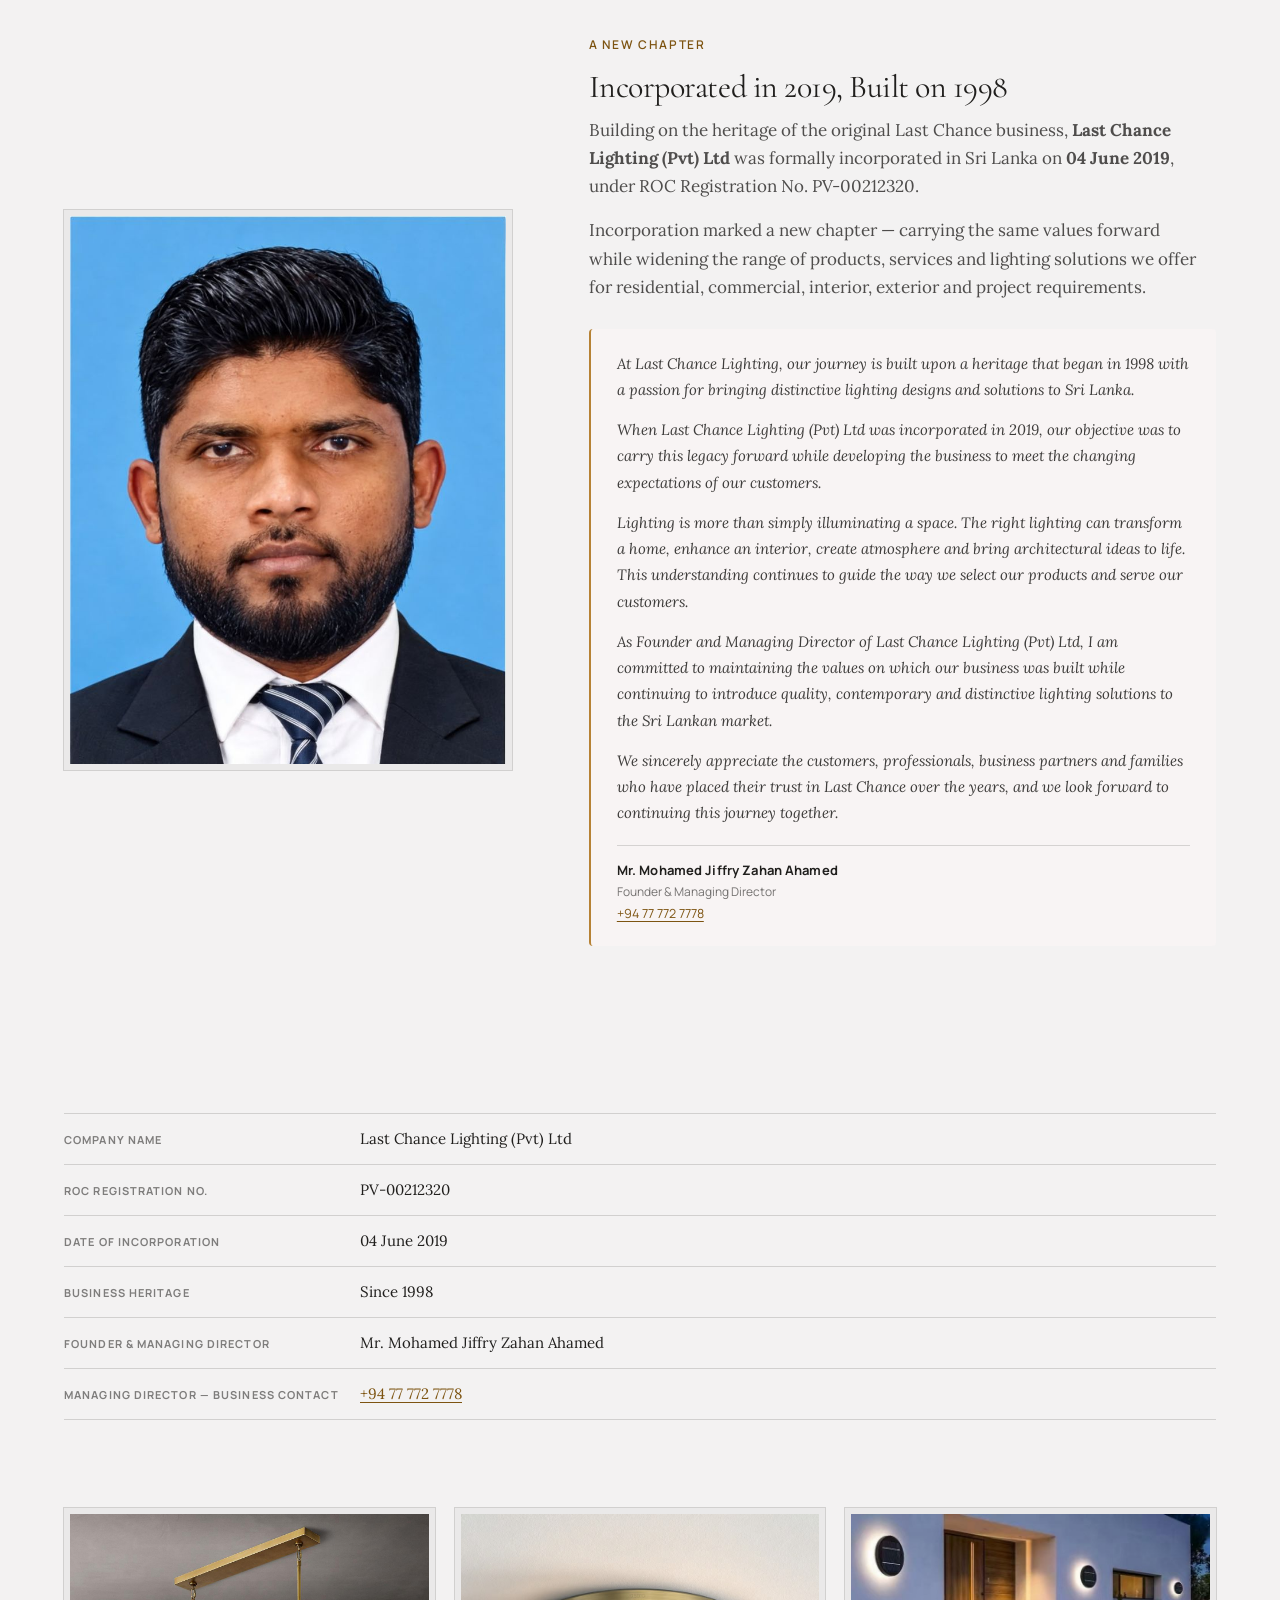
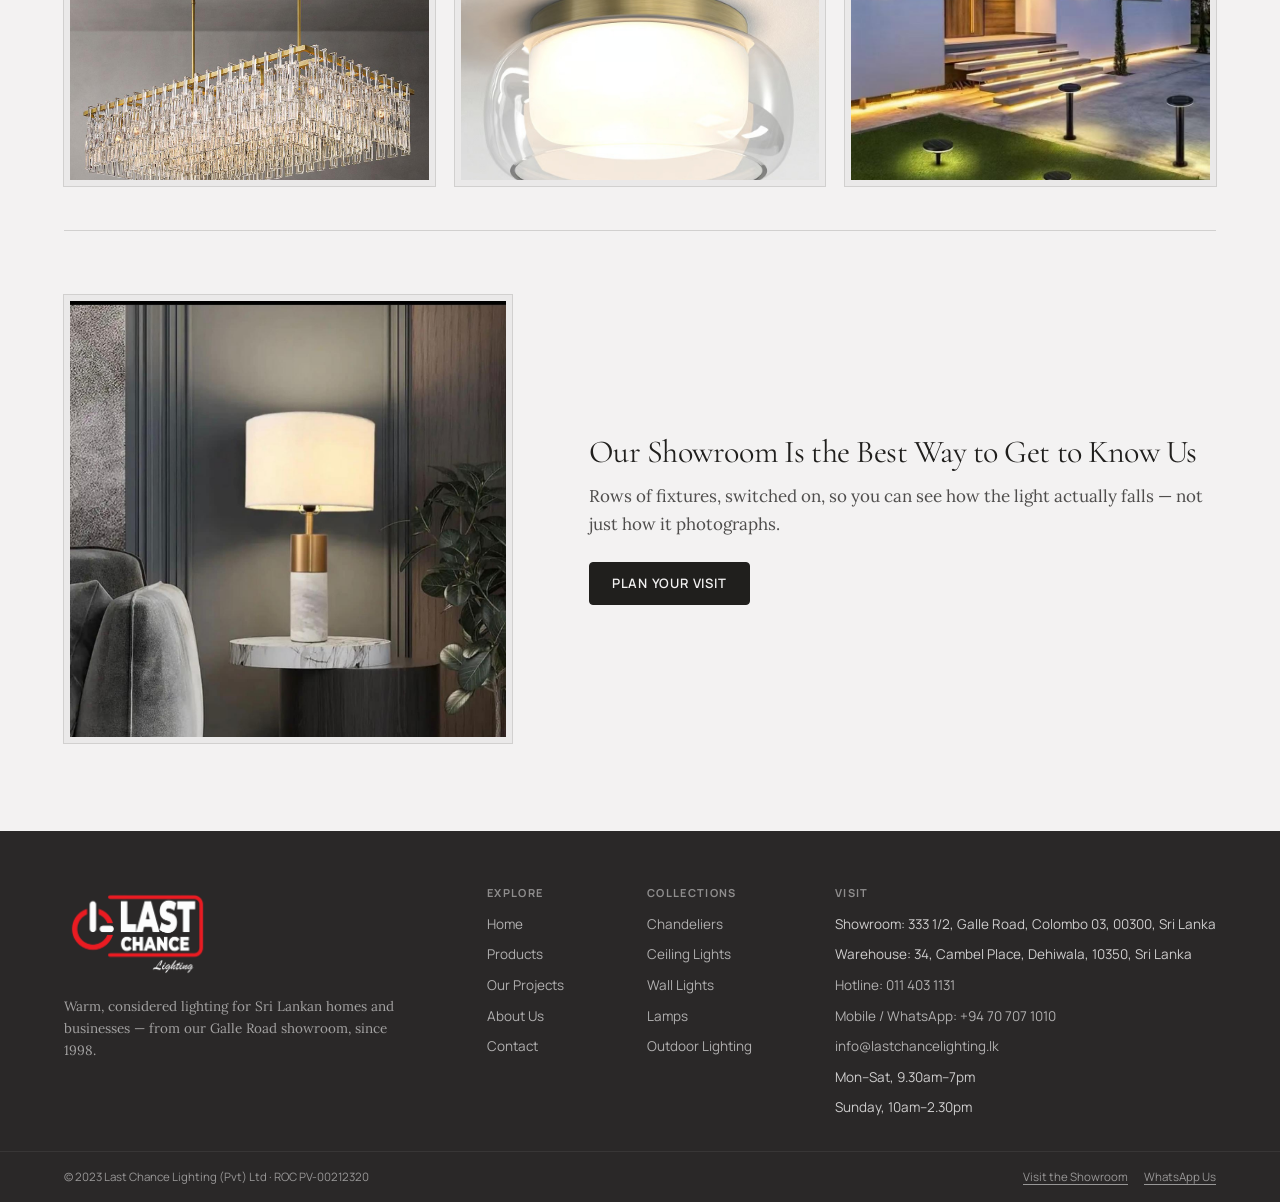
==== commit df542abd: "year change" ====
--- a/about.html
+++ b/about.html
@@ -224,7 +224,7 @@
     </div>
   </div>
   <div class="wrap footer-bottom">
-    <span>© 2026 Last Chance Lighting (Pvt) Ltd · ROC PV-00212320</span>
+    <span>© 2023 Last Chance Lighting (Pvt) Ltd · ROC PV-00212320</span>
     <span class="footer-bottom__links"><a href="contact.html#showroom">Visit the Showroom</a><a href="https://wa.me/94707071010" target="_blank" rel="noopener">WhatsApp Us</a></span>
   </div>
 </footer>
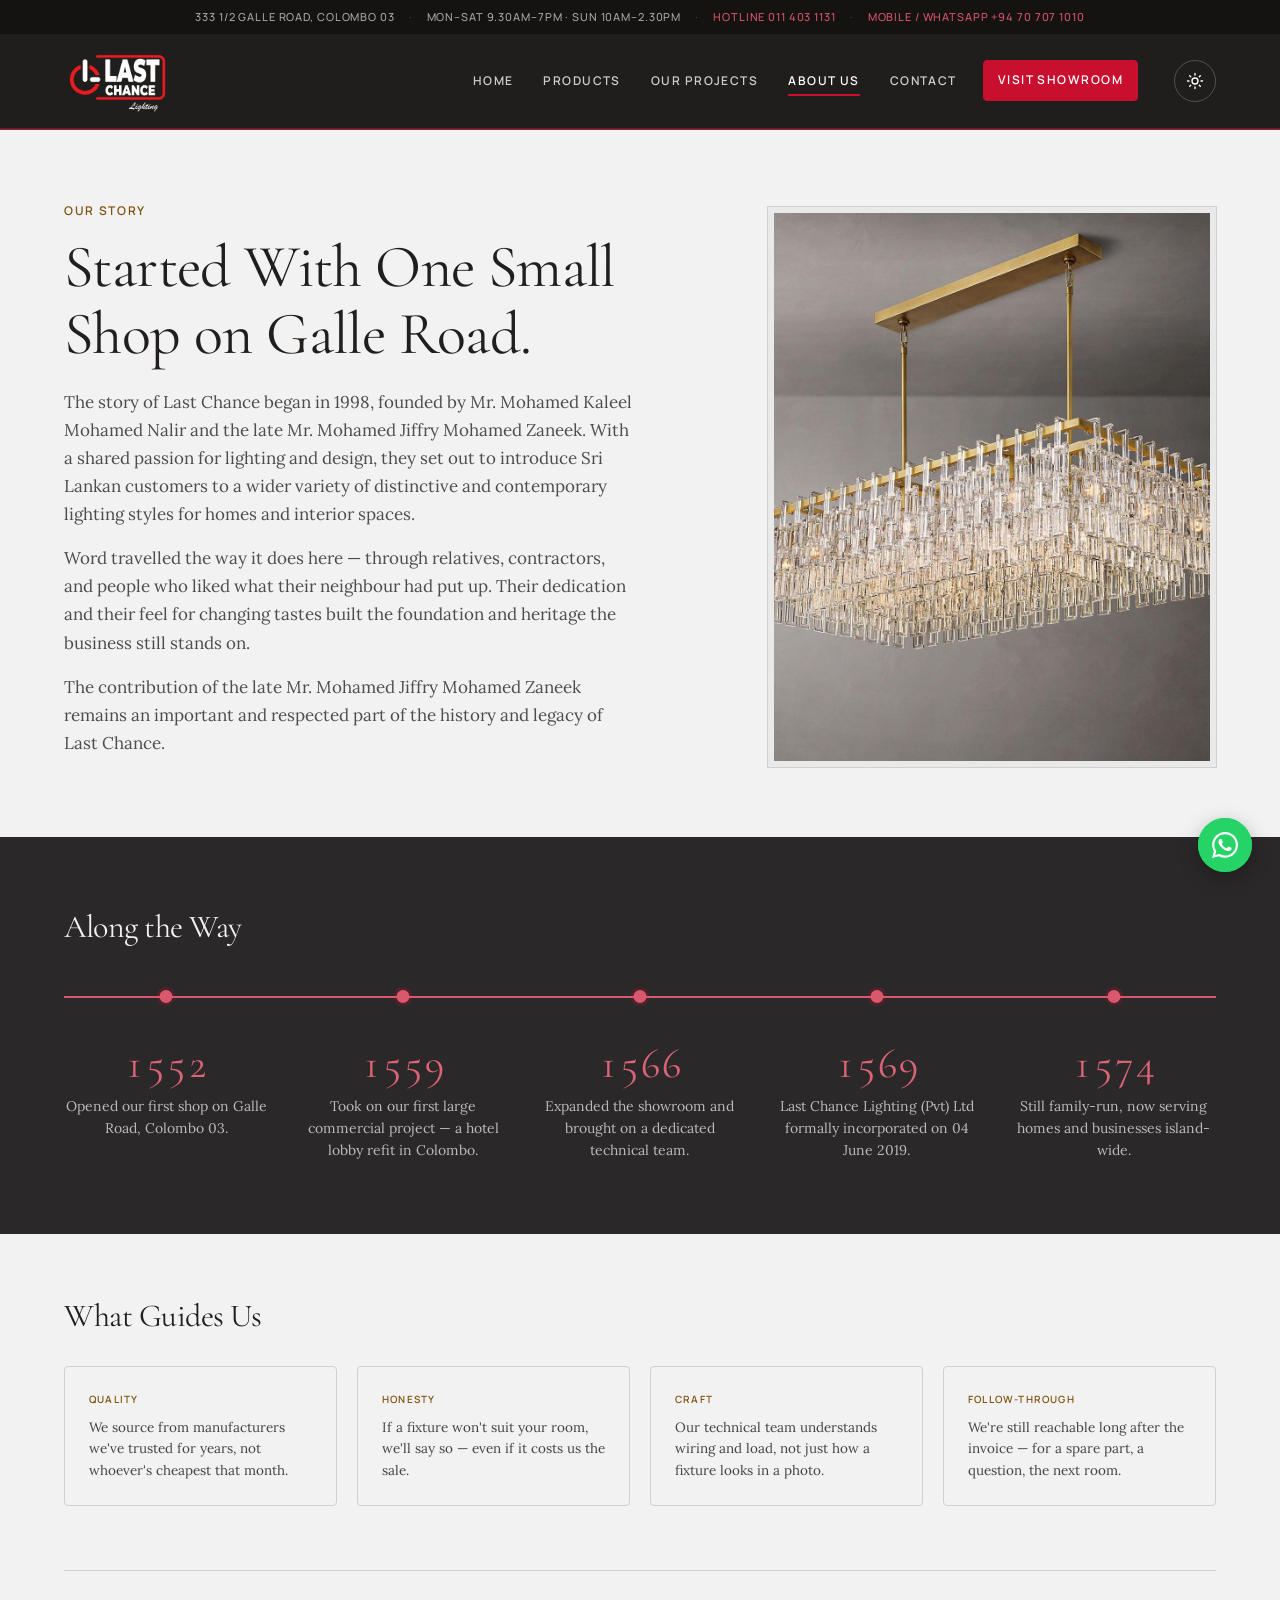
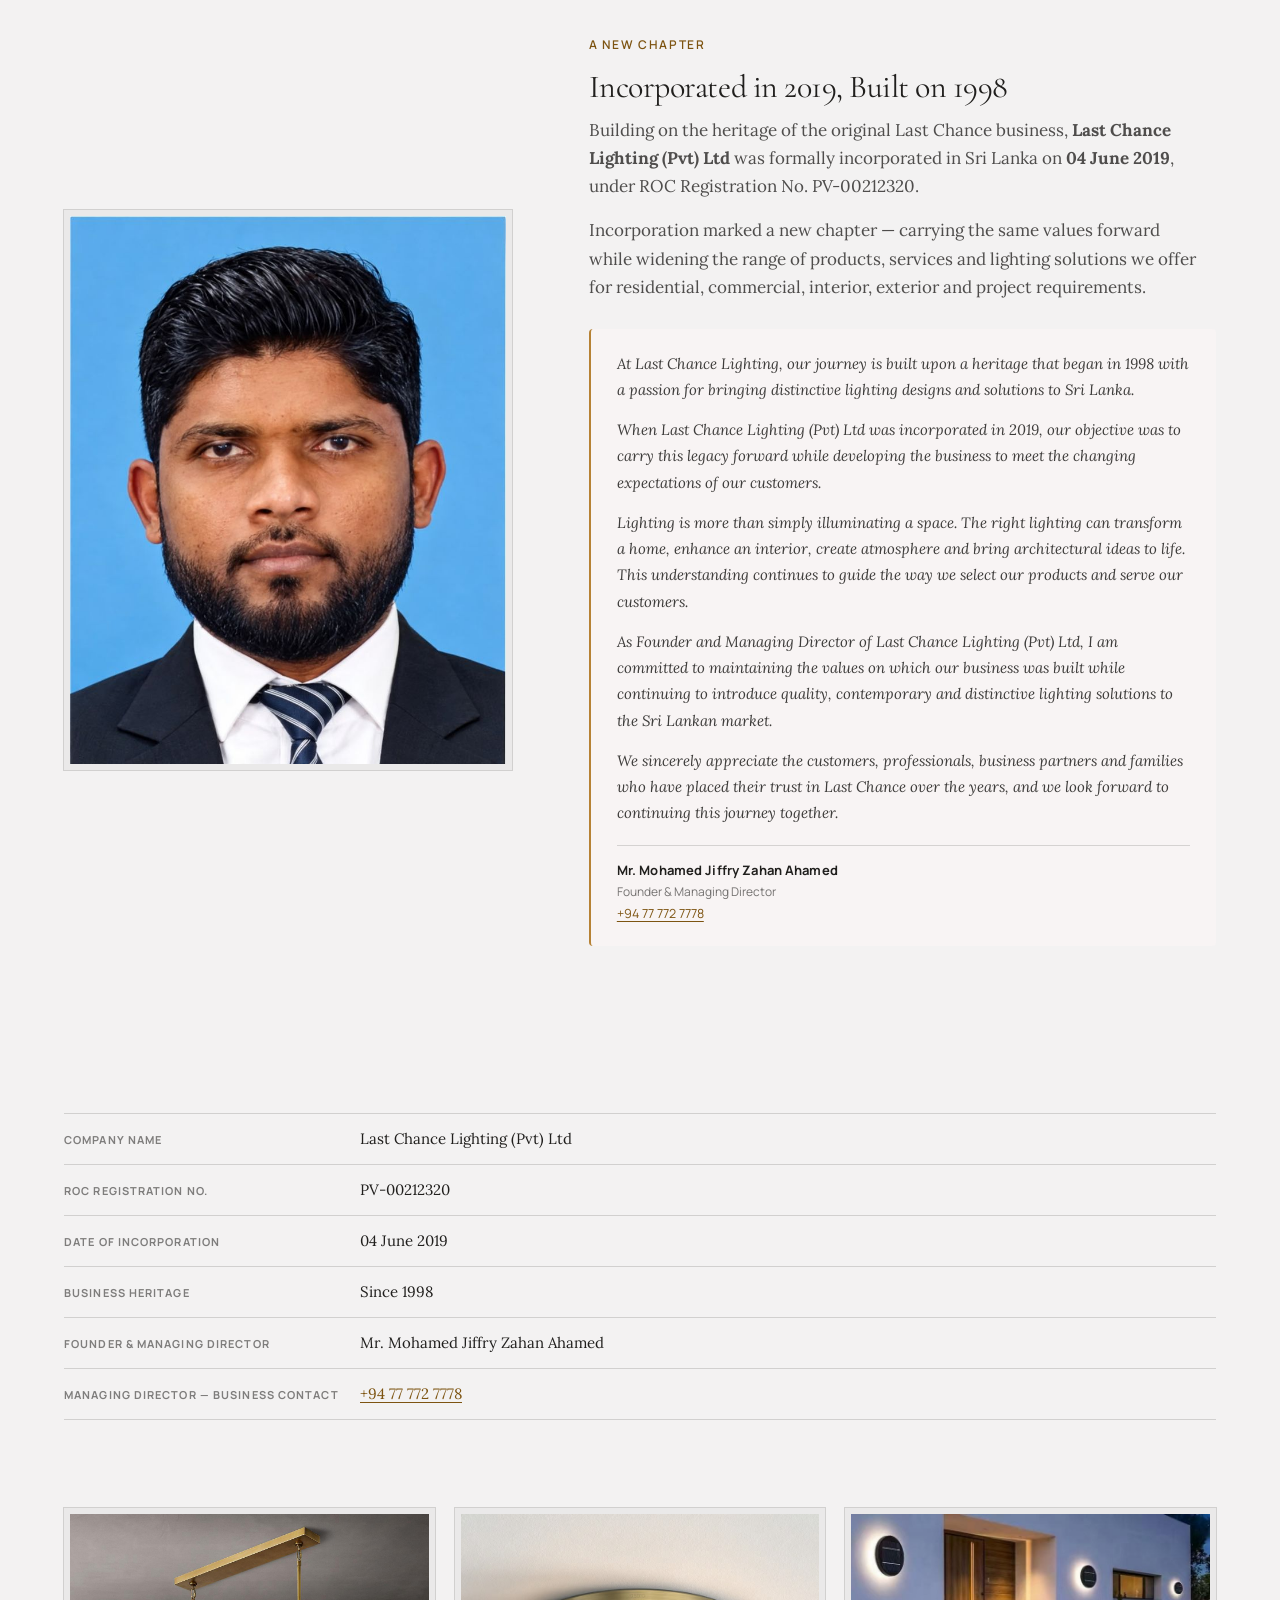
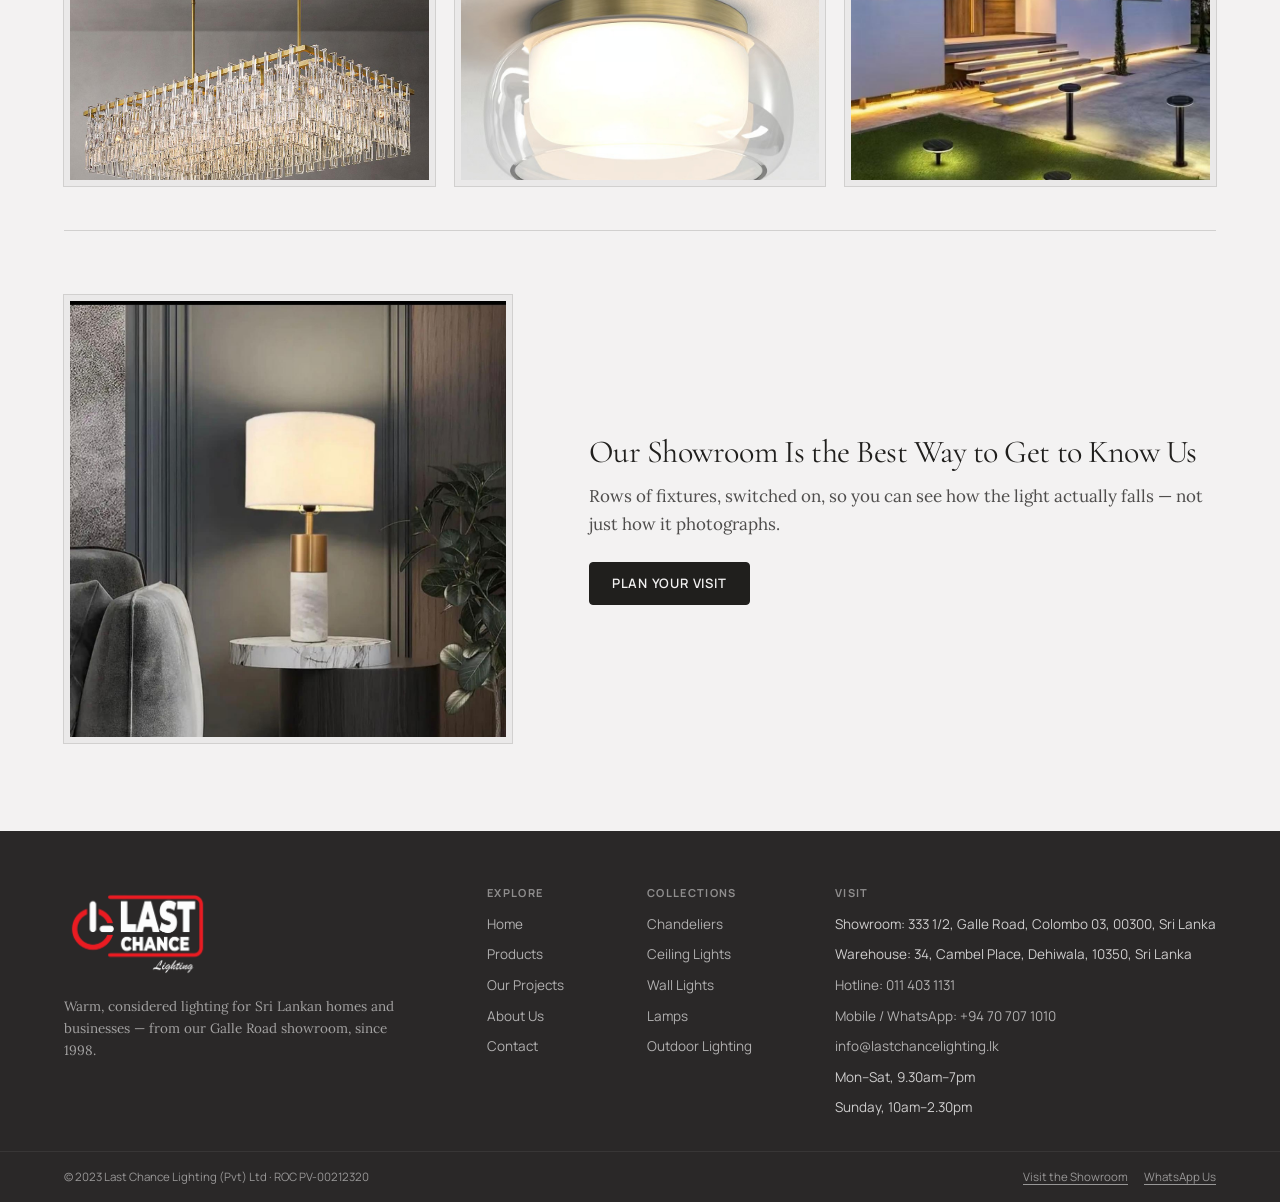
==== commit a85e4fb0: "Serve the homepage directly at / instead of redirecting to /home Visitors arriving from Google lande" ====
--- a/about.html
+++ b/about.html
@@ -50,14 +50,14 @@
 
 <header class="site-nav">
   <div class="wrap site-nav__inner">
-    <a class="brand" href="home.html" aria-label="Last Chance Lighting (Pvt) Ltd — home">
+    <a class="brand" href="/" aria-label="Last Chance Lighting (Pvt) Ltd — home">
       <img class="brand__img" src="logo.png" alt="Last Chance Lighting (Pvt) Ltd" width="600" height="358"/>
     </a>
     <button class="nav-toggle" type="button" aria-label="Toggle menu" aria-expanded="false" aria-controls="site-menu">
       <svg viewBox="0 0 24 24" fill="none" stroke="currentColor" stroke-width="2" stroke-linecap="round"><path d="M3 6h18"/><path d="M3 12h18"/><path d="M3 18h18"/></svg>
     </button>
     <nav class="nav-links" id="site-menu">
-      <a href="home.html">Home</a>
+      <a href="/">Home</a>
       <a href="products.html">Products</a>
       <a href="projects.html">Our Projects</a>
       <a href="about.html" aria-current="page">About Us</a>
@@ -185,7 +185,7 @@
 <footer class="site-footer">
   <div class="wrap site-footer__inner">
     <div class="footer-brand">
-      <a class="brand" href="home.html" aria-label="Last Chance Lighting (Pvt) Ltd — home">
+      <a class="brand" href="/" aria-label="Last Chance Lighting (Pvt) Ltd — home">
         <img class="brand__img" src="logo.png" alt="Last Chance Lighting (Pvt) Ltd" width="600" height="358"/>
       </a>
       <p>Warm, considered lighting for Sri Lankan homes and businesses — from our Galle Road showroom, since 1998.</p>
@@ -193,7 +193,7 @@
     <div class="footer-col">
       <h2>Explore</h2>
       <ul>
-        <li><a href="home.html">Home</a></li>
+        <li><a href="/">Home</a></li>
         <li><a href="products.html">Products</a></li>
         <li><a href="projects.html">Our Projects</a></li>
         <li><a href="about.html">About Us</a></li>
